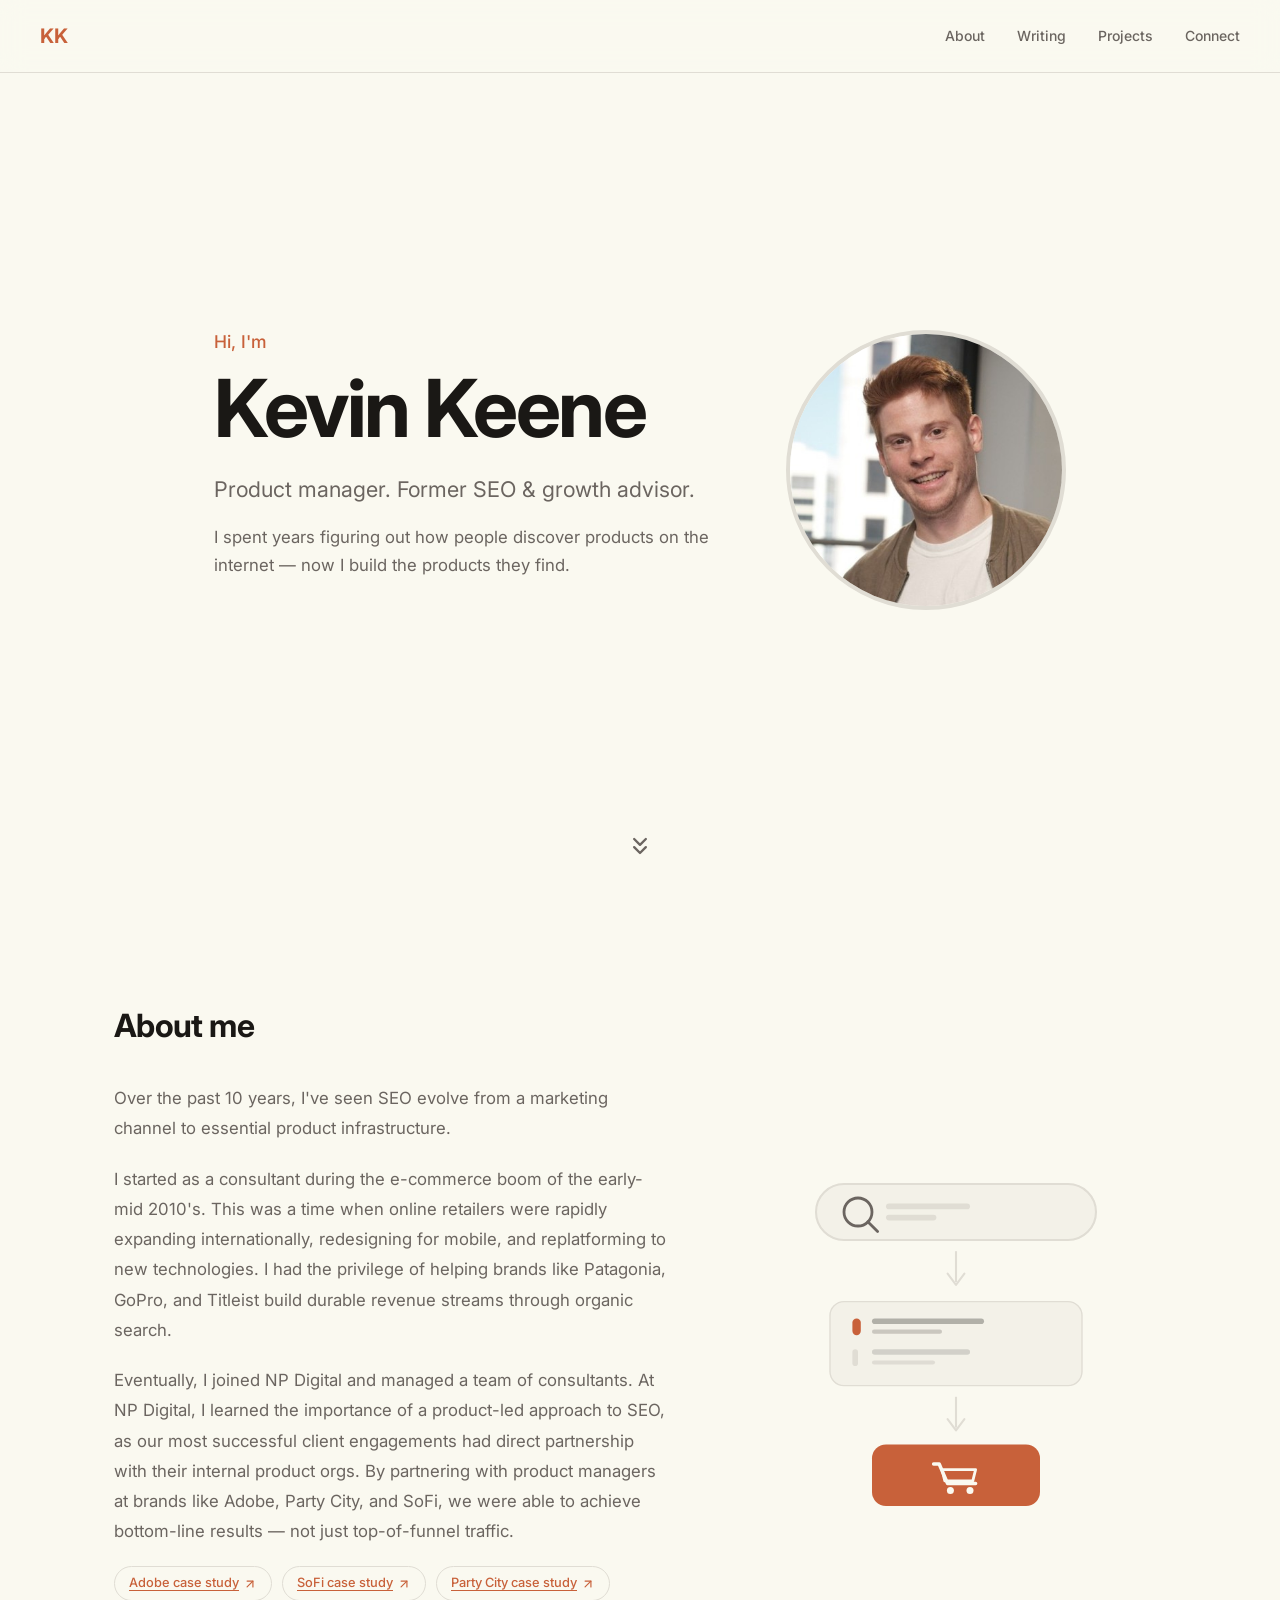
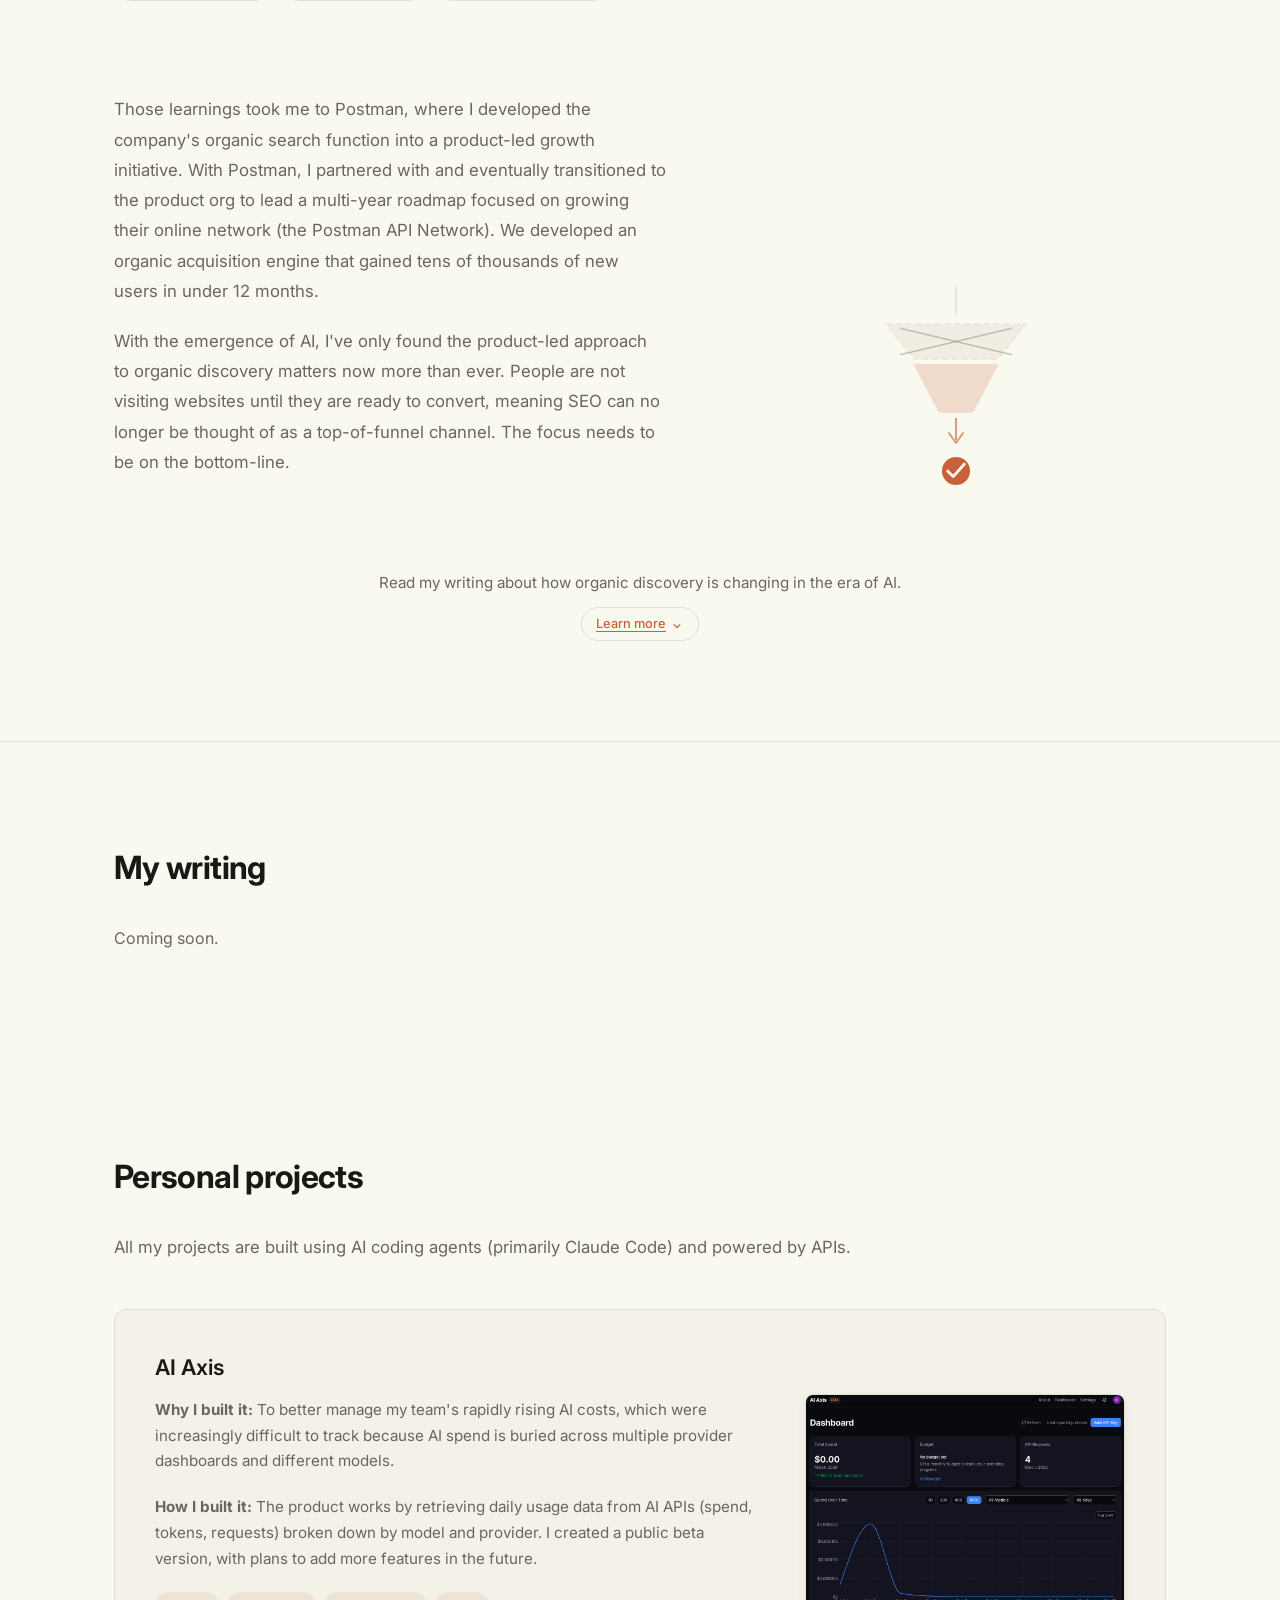
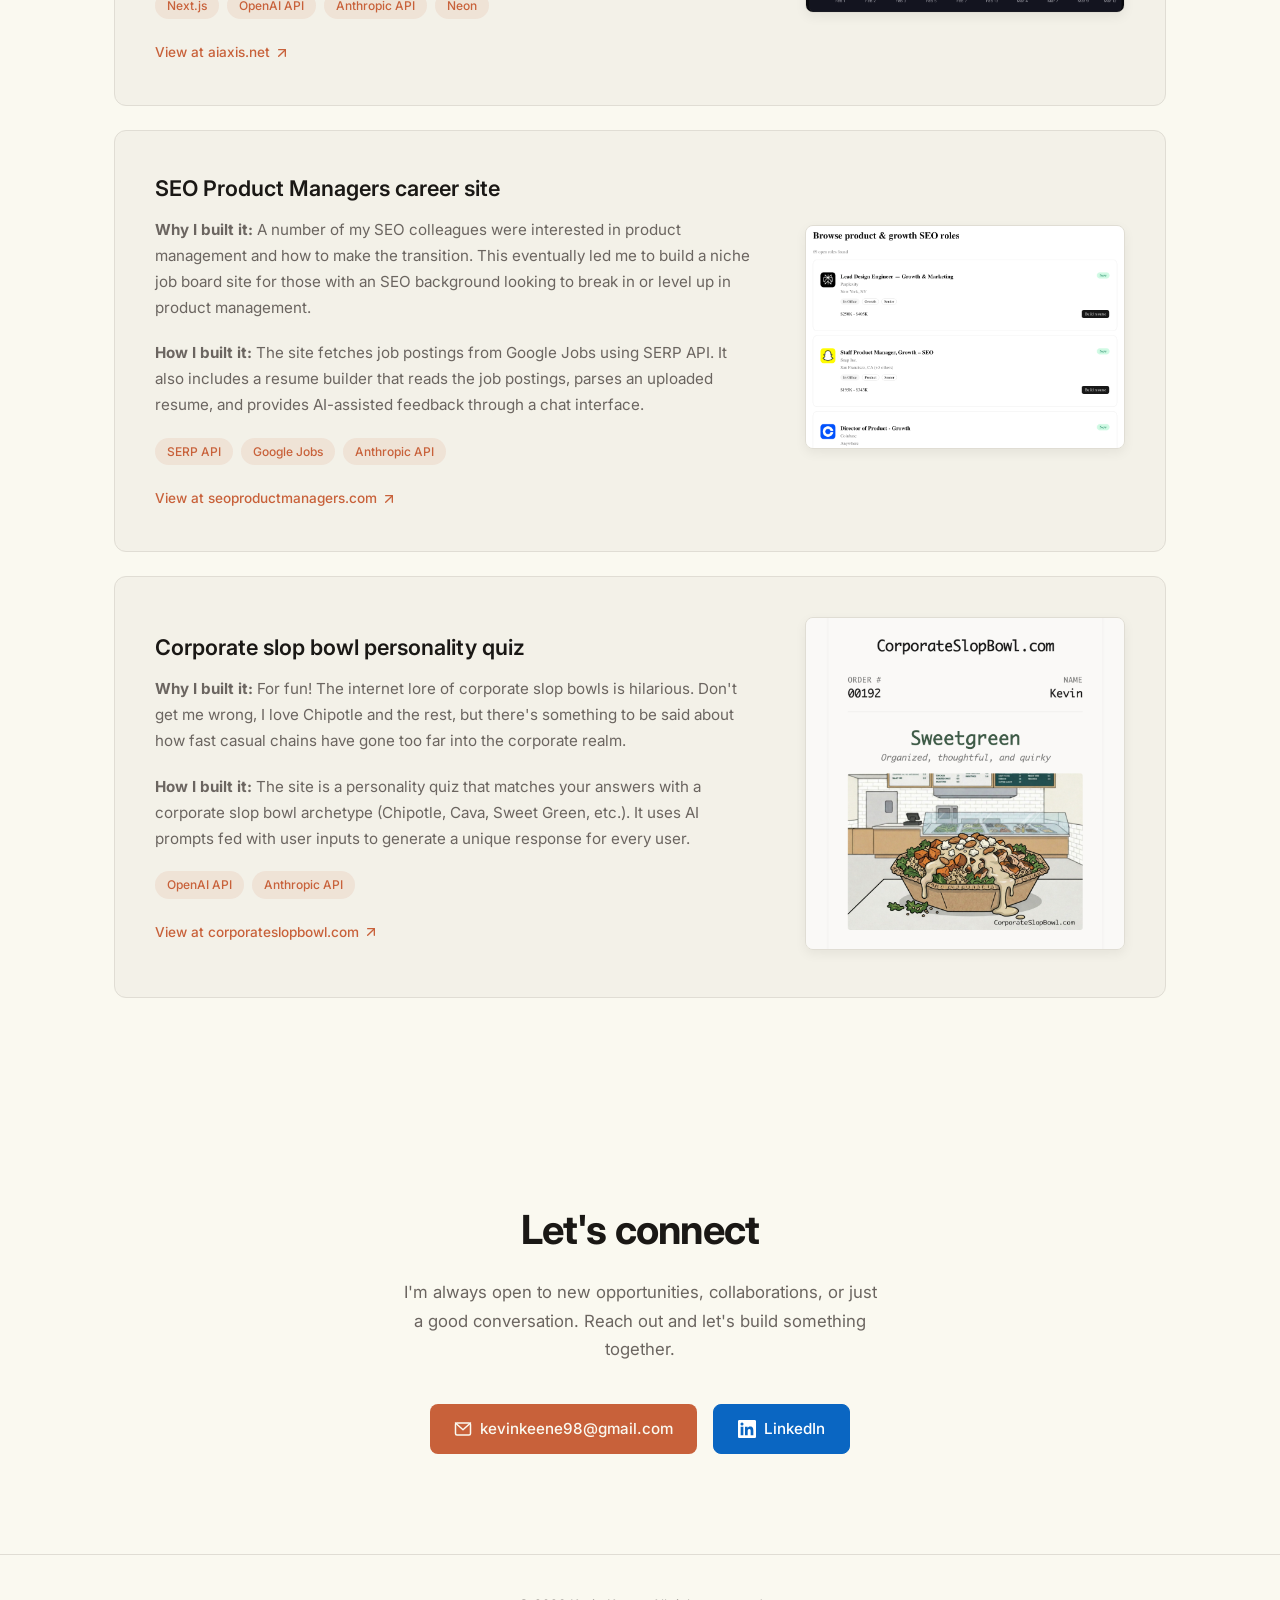
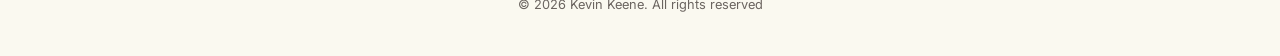
==== index.html @ f711f44a "Change About CTA button text to 'Learn more' https://claude.ai/code/session_014J6KdL6gn4cGFPUApNSs4k" ====
<!DOCTYPE html>
<html lang="en">
<head>
  <meta charset="UTF-8">
  <meta name="viewport" content="width=device-width, initial-scale=1.0">
  <title>Kevin Keene: Product manager. Former SEO &amp; growth advisor.</title>
  <meta name="description" content="Kevin Keene's personal portfolio — projects, experience, and more.">
  <link rel="preconnect" href="https://fonts.googleapis.com">
  <link rel="preconnect" href="https://fonts.gstatic.com" crossorigin>
  <link href="https://fonts.googleapis.com/css2?family=Inter:wght@400;500;600;700&display=swap" rel="stylesheet">
  <link rel="icon" type="image/svg+xml" href="favicon.svg">
  <link rel="stylesheet" href="styles.css">
</head>
<body>

  <!-- Nav -->
  <nav class="nav">
    <a href="#" class="nav-logo">KK</a>
    <div class="nav-links">
      <a href="#about">About</a>
      <a href="#writing">Writing</a>
      <a href="#projects">Projects</a>
      <a href="#connect">Connect</a>
    </div>
  </nav>

  <!-- Hero / Intro -->
  <section class="hero">
    <div class="container hero-layout">
      <div class="hero-text">
        <p class="hero-greeting">Hi, I'm</p>
        <h1 class="hero-name">Kevin Keene</h1>
        <p class="hero-tagline">Product manager. Former SEO &amp; growth advisor.</p>
        <p class="hero-description">
          I spent years figuring out how people discover products on the internet — now I build the products they find.
        </p>
      </div>
      <img src="headshot.jpg" alt="Kevin Keene" class="hero-headshot">
    </div>
    <a href="#about" class="scroll-arrow">
      <svg viewBox="0 0 24 24" fill="none" stroke="currentColor" stroke-width="2" stroke-linecap="round" stroke-linejoin="round"><path d="M7 13l5 5 5-5"/><path d="M7 6l5 5 5-5"/></svg>
    </a>
  </section>


  <!-- About -->
  <section id="about" class="about">
    <div class="container">
      <h2 class="section-title">About me</h2>
      <!-- Block 1: Consulting + NP Digital -->
      <div class="about-layout">
        <div class="about-content">
          <p class="about-anim-trigger" data-step="1">Over the past 10 years, I've seen SEO evolve from a marketing channel to essential product infrastructure.</p>
          <p class="about-anim-trigger" data-step="2">I started as a consultant during the e-commerce boom of the early-mid 2010's. This was a time when online retailers were rapidly expanding internationally, redesigning for mobile, and replatforming to new technologies. I had the privilege of helping brands like Patagonia, GoPro, and Titleist build durable revenue streams through organic search.</p>
          <p class="about-anim-trigger" data-step="3">Eventually, I joined NP Digital and managed a team of consultants. At NP Digital, I learned the importance of a product-led approach to SEO, as our most successful client engagements had direct partnership with their internal product orgs. By partnering with product managers at brands like Adobe, Party City, and SoFi, we were able to achieve bottom-line results &mdash; not just top-of-funnel traffic.</p>
          <div class="case-study-links">
            <a href="https://npdigital.com/blog/work/adobe/" target="_blank" rel="noopener" class="case-study-link">Adobe case study <svg viewBox="0 0 24 24" fill="none" stroke="currentColor" stroke-width="2" stroke-linecap="round" stroke-linejoin="round"><path d="M7 17L17 7"/><path d="M7 7h10v10"/></svg></a>
            <a href="https://npdigital.com/blog/work/sofi/" target="_blank" rel="noopener" class="case-study-link">SoFi case study <svg viewBox="0 0 24 24" fill="none" stroke="currentColor" stroke-width="2" stroke-linecap="round" stroke-linejoin="round"><path d="M7 17L17 7"/><path d="M7 7h10v10"/></svg></a>
            <a href="https://npdigital.com/blog/work/party-city/" target="_blank" rel="noopener" class="case-study-link">Party City case study <svg viewBox="0 0 24 24" fill="none" stroke="currentColor" stroke-width="2" stroke-linecap="round" stroke-linejoin="round"><path d="M7 17L17 7"/><path d="M7 7h10v10"/></svg></a>
          </div>
        </div>
        <div class="about-illustration">
          <svg width="100%" viewBox="0 0 300 300" xmlns="http://www.w3.org/2000/svg">
            <!-- Search bar -->
            <g id="svg-search-bar" class="svg-layer" style="opacity:0">
              <rect x="50" y="40" width="200" height="40" rx="20" fill="#f3f1e8" stroke="#e0ddd4" stroke-width="1.5"/>
              <circle cx="80" cy="60" r="10" fill="none" stroke="#6b6560" stroke-width="2"/>
              <line x1="87" y1="67" x2="94" y2="74" stroke="#6b6560" stroke-width="2" stroke-linecap="round"/>
              <rect x="100" y="54" width="60" height="4" rx="2" fill="#e0ddd4"/>
              <rect x="100" y="62" width="36" height="4" rx="2" fill="#e0ddd4"/>
            </g>
            <!-- Down arrow 1 -->
            <g id="svg-arrow-1" class="svg-layer" style="opacity:0">
              <line x1="150" y1="88" x2="150" y2="110" stroke="#e0ddd4" stroke-width="1.5"/>
              <path d="M144 104 L150 112 L156 104" fill="none" stroke="#e0ddd4" stroke-width="1.5" stroke-linecap="round" stroke-linejoin="round"/>
            </g>
            <!-- SERP results -->
            <g id="svg-serp" class="svg-layer" style="opacity:0">
              <rect x="60" y="124" width="180" height="60" rx="10" fill="#f3f1e8" stroke="#e0ddd4" stroke-width="1"/>
              <rect x="76" y="136" width="6" height="12" rx="3" fill="#c8613a"/>
              <rect x="90" y="136" width="80" height="4" rx="2" fill="#1a1815" opacity="0.3"/>
              <rect x="90" y="144" width="50" height="3" rx="1.5" fill="#6b6560" opacity="0.3"/>
              <rect x="76" y="158" width="4" height="12" rx="2" fill="#e0ddd4"/>
              <rect x="90" y="158" width="70" height="4" rx="2" fill="#1a1815" opacity="0.15"/>
              <rect x="90" y="166" width="45" height="3" rx="1.5" fill="#6b6560" opacity="0.15"/>
            </g>
            <!-- Down arrow 2 -->
            <g id="svg-arrow-2" class="svg-layer" style="opacity:0">
              <line x1="150" y1="192" x2="150" y2="214" stroke="#e0ddd4" stroke-width="1.5"/>
              <path d="M144 208 L150 216 L156 208" fill="none" stroke="#e0ddd4" stroke-width="1.5" stroke-linecap="round" stroke-linejoin="round"/>
            </g>
            <!-- Cart button -->
            <g id="svg-cart" class="svg-layer" style="opacity:0">
              <rect x="90" y="226" width="120" height="44" rx="10" fill="#c8613a"/>
              <g transform="translate(150, 248)">
                <path d="M-16 -8 L-12 -8 L-6 6 L14 6" fill="none" stroke="#faf9f0" stroke-width="2.5" stroke-linecap="round" stroke-linejoin="round"/>
                <path d="M-10 -4 L14 -4 L12 4 L-8 4 Z" fill="none" stroke="#faf9f0" stroke-width="2" stroke-linecap="round" stroke-linejoin="round"/>
                <circle cx="-4" cy="11" r="2.5" fill="#faf9f0"/>
                <circle cx="10" cy="11" r="2.5" fill="#faf9f0"/>
              </g>
            </g>
          </svg>
        </div>
      </div>

      <!-- Block 2: Postman + AI -->
      <div class="about-layout about-layout-reverse">
        <div class="about-illustration" id="about-illustration-2">
          <svg width="100%" viewBox="0 0 300 310" xmlns="http://www.w3.org/2000/svg">
            <!-- AI Conversational interface (top) -->
            <g id="svg-ai-chat" class="svg-layer" style="opacity:0">
              <rect x="65" y="20" width="170" height="130" rx="14" fill="#f3f1e8" stroke="#e0ddd4" stroke-width="1.2"/>
              <rect x="135" y="32" width="82" height="18" rx="8" fill="#ece9dd"/>
              <rect x="145" y="38" width="50" height="4" rx="2" fill="#6b6560" opacity="0.4"/>
              <rect x="80" y="60" width="136" height="76" rx="10" fill="#faf9f0" stroke="#e0ddd4" stroke-width="0.5"/>
              <rect x="92" y="70" width="80" height="3.5" rx="1.5" fill="#1a1815" opacity="0.28"/>
              <rect x="92" y="78" width="60" height="3.5" rx="1.5" fill="#1a1815" opacity="0.22"/>
              <rect x="92" y="86" width="72" height="3.5" rx="1.5" fill="#1a1815" opacity="0.18"/>
              <rect x="92" y="94" width="50" height="3.5" rx="1.5" fill="#1a1815" opacity="0.15"/>
              <rect x="92" y="102" width="66" height="3.5" rx="1.5" fill="#1a1815" opacity="0.12"/>
              <rect x="92" y="110" width="40" height="3.5" rx="1.5" fill="#1a1815" opacity="0.12"/>
              <rect x="92" y="120" width="52" height="3.5" rx="1.5" fill="#c8613a" opacity="0.6"/>
              <line x1="92" y1="125" x2="144" y2="125" stroke="#c8613a" stroke-width="0.4" opacity="0.4"/>
            </g>
            <!-- Funnel -->
            <g id="svg-funnel" class="svg-layer" style="opacity:0">
              <line x1="150" y1="158" x2="150" y2="178" stroke="#e0ddd4" stroke-width="1"/>
              <!-- Ghost of old wide funnel top (faded, crossed out) -->
              <path d="M100 185 L200 185 L180 210 L120 210 Z" fill="#ece9dd" stroke="#e0ddd4" stroke-width="1" stroke-dasharray="4 3" opacity="0.7"/>
              <line x1="110" y1="188" x2="190" y2="207" stroke="#6b6560" stroke-width="1.2" opacity="0.35"/>
              <line x1="190" y1="188" x2="110" y2="207" stroke="#6b6560" stroke-width="1.2" opacity="0.35"/>
              <!-- Solid narrow bottom of funnel -->
              <path d="M120 214 L180 214 L162 248 L138 248 Z" fill="#c8613a" opacity="0.2" stroke="#c8613a" stroke-width="1.2" stroke-opacity="0.6"/>
              <!-- Small arrow out the bottom -->
              <line x1="150" y1="252" x2="150" y2="268" stroke="#c8613a" stroke-width="1.5" opacity="0.6"/>
              <path d="M145 263 L150 270 L155 263" fill="none" stroke="#c8613a" stroke-width="1.5" stroke-linecap="round" stroke-linejoin="round" opacity="0.6"/>
              <!-- Conversion dot -->
              <circle cx="150" cy="290" r="10" fill="#c8613a" stroke="none"/>
              <path d="M144 290 L148 294 L156 285" fill="none" stroke="#faf9f0" stroke-width="2" stroke-linecap="round" stroke-linejoin="round"/>
            </g>
          </svg>
        </div>
        <div class="about-content">
          <p class="about-anim-trigger" data-step="4">Those learnings took me to Postman, where I developed the company's organic search function into a product-led growth initiative. With Postman, I partnered with and eventually transitioned to the product org to lead a multi-year roadmap focused on growing their online network (the Postman API Network). We developed an organic acquisition engine that gained tens of thousands of new users in under 12 months.</p>
          <p class="about-anim-trigger" data-step="5">With the emergence of AI, I've only found the product-led approach to organic discovery matters now more than ever. People are not visiting websites until they are ready to convert, meaning SEO can no longer be thought of as a top-of-funnel channel. The focus needs to be on the bottom-line.</p>
        </div>
      </div>
      <div class="about-cta">
        <p class="about-cta-text">Read my writing about how organic discovery is changing in the era of AI.</p>
        <a href="#writing" class="case-study-link">Learn more <svg viewBox="0 0 24 24" fill="none" stroke="currentColor" stroke-width="2" stroke-linecap="round" stroke-linejoin="round"><path d="M7 13l5 5 5-5"/></svg></a>
      </div>
    </div>
  </section>

  <!-- Writing -->
  <section id="writing" class="writing">
    <div class="container">
      <h2 class="section-title">My writing</h2>
      <div class="writing-grid" id="writing-grid">
        <!-- Loaded from Contentful -->
      </div>
    </div>
  </section>

  <!-- Projects -->
  <section id="projects" class="projects">
    <div class="container">
      <h2 class="section-title">Personal projects</h2>
      <p class="section-subtitle">All my projects are built using AI coding agents (primarily Claude Code) and powered by APIs.</p>
      <div class="projects-grid">

        <div class="project-card">
          <div class="project-card-content">
            <h3 class="project-name">AI Axis</h3>
            <p class="project-desc">
              <strong>Why I built it:</strong> To better manage my team's rapidly rising AI costs, which were increasingly difficult to track because AI spend is buried across multiple provider dashboards and different models.
            </p>
            <p class="project-desc">
              <strong>How I built it:</strong> The product works by retrieving daily usage data from AI APIs (spend, tokens, requests) broken down by model and provider. I created a public beta version, with plans to add more features in the future.
            </p>
            <div class="project-tags">
              <span class="tag">Next.js</span>
              <span class="tag">OpenAI API</span>
              <span class="tag">Anthropic API</span>
              <span class="tag">Neon</span>
            </div>
            <a href="https://aiaxis.net/" target="_blank" rel="noopener" class="project-link-btn">
              View at aiaxis.net <svg viewBox="0 0 24 24" fill="none" stroke="currentColor" stroke-width="2" stroke-linecap="round" stroke-linejoin="round"><path d="M7 17L17 7"/><path d="M7 7h10v10"/></svg>
            </a>
          </div>
          <div class="project-card-image">
            <img src="ai-axis.png" alt="AI Axis dashboard" class="project-screenshot">
          </div>
        </div>

        <div class="project-card">
          <div class="project-card-content">
            <h3 class="project-name">SEO Product Managers career site</h3>
            <p class="project-desc">
              <strong>Why I built it:</strong> A number of my SEO colleagues were interested in product management and how to make the transition. This eventually led me to build a niche job board site for those with an SEO background looking to break in or level up in product management.
            </p>
            <p class="project-desc">
              <strong>How I built it:</strong> The site fetches job postings from Google Jobs using SERP API. It also includes a resume builder that reads the job postings, parses an uploaded resume, and provides AI-assisted feedback through a chat interface.
            </p>
            <div class="project-tags">
              <span class="tag">SERP API</span>
              <span class="tag">Google Jobs</span>
              <span class="tag">Anthropic API</span>
            </div>
            <a href="https://seoproductmanagers.com/" target="_blank" rel="noopener" class="project-link-btn">
              View at seoproductmanagers.com <svg viewBox="0 0 24 24" fill="none" stroke="currentColor" stroke-width="2" stroke-linecap="round" stroke-linejoin="round"><path d="M7 17L17 7"/><path d="M7 7h10v10"/></svg>
            </a>
          </div>
          <div class="project-card-image">
            <img src="seo-product-managers.png" alt="SEO Product Managers career site" class="project-screenshot">
          </div>
        </div>

        <div class="project-card">
          <div class="project-card-content">
            <h3 class="project-name">Corporate slop bowl personality quiz</h3>
            <p class="project-desc">
              <strong>Why I built it:</strong> For fun! The internet lore of corporate slop bowls is hilarious. Don't get me wrong, I love Chipotle and the rest, but there's something to be said about how fast casual chains have gone too far into the corporate realm.
            </p>
            <p class="project-desc">
              <strong>How I built it:</strong> The site is a personality quiz that matches your answers with a corporate slop bowl archetype (Chipotle, Cava, Sweet Green, etc.). It uses AI prompts fed with user inputs to generate a unique response for every user.
            </p>
            <div class="project-tags">
              <span class="tag">OpenAI API</span>
              <span class="tag">Anthropic API</span>
            </div>
            <a href="https://www.corporateslopbowl.com/" target="_blank" rel="noopener" class="project-link-btn">
              View at corporateslopbowl.com <svg viewBox="0 0 24 24" fill="none" stroke="currentColor" stroke-width="2" stroke-linecap="round" stroke-linejoin="round"><path d="M7 17L17 7"/><path d="M7 7h10v10"/></svg>
            </a>
          </div>
          <div class="project-card-image">
            <img src="corporate-slop-bowl.png" alt="Corporate Slop Bowl quiz result" class="project-screenshot">
          </div>
        </div>

      </div>
    </div>
  </section>

  <!-- Connect CTA -->
  <section id="connect" class="connect">
    <div class="container">
      <h2 class="connect-title">Let's connect</h2>
      <p class="connect-desc">
        I'm always open to new opportunities, collaborations, or just a good conversation.
        Reach out and let's build something together.
      </p>
      <div class="connect-links">
        <a href="mailto:kevinkeene98@gmail.com" class="btn btn-primary">
          <svg class="icon" viewBox="0 0 24 24" fill="none" stroke="currentColor" stroke-width="2" stroke-linecap="round" stroke-linejoin="round"><rect x="2" y="4" width="20" height="16" rx="2"/><path d="M22 4L12 13 2 4"/></svg>
          kevinkeene98@gmail.com
        </a>
        <a href="https://www.linkedin.com/in/keenekevin/" target="_blank" rel="noopener" class="btn btn-linkedin">
          <svg class="icon" viewBox="0 0 24 24" fill="currentColor"><path d="M20.447 20.452h-3.554v-5.569c0-1.328-.027-3.037-1.852-3.037-1.853 0-2.136 1.445-2.136 2.939v5.667H9.351V9h3.414v1.561h.046c.477-.9 1.637-1.85 3.37-1.85 3.601 0 4.267 2.37 4.267 5.455v6.286zM5.337 7.433a2.062 2.062 0 01-2.063-2.065 2.064 2.064 0 112.063 2.065zm1.782 13.019H3.555V9h3.564v11.452zM22.225 0H1.771C.792 0 0 .774 0 1.729v20.542C0 23.227.792 24 1.771 24h20.451C23.2 24 24 23.227 24 22.271V1.729C24 .774 23.2 0 22.222 0h.003z"/></svg>
          LinkedIn
        </a>
      </div>
    </div>
  </section>

  <!-- Footer -->
  <footer class="footer">
    <div class="container">
      <p>&copy; 2026 Kevin Keene. All rights reserved</p>
    </div>
  </footer>

  <script>
    (async function loadWriting() {
      const SPACE_ID = 'nbulp81y095d';
      const ACCESS_TOKEN = 'l-C2pvHuVJDaa0gt7WBKYsjcGjlRLTDLvsB2D4P3vaE';
      const grid = document.getElementById('writing-grid');

      try {
        const res = await fetch(
          `https://cdn.contentful.com/spaces/${SPACE_ID}/entries?content_type=blog&access_token=${ACCESS_TOKEN}`
        );
        const data = await res.json();

        if (!data.items || data.items.length === 0) {
          grid.innerHTML = '<p style="color:var(--text-muted)">Coming soon.</p>';
          return;
        }

        const assets = data.includes && data.includes.Asset ? data.includes.Asset : [];

        grid.innerHTML = data.items.map(entry => {
          const { eyebrow, title, subtitle, hero } = entry.fields;
          const slug = title.toLowerCase().replace(/[^a-z0-9]+/g, '-').replace(/(^-|-$)/g, '');

          let heroUrl = '';
          if (hero) {
            const asset = assets.find(a => a.sys.id === hero.sys.id);
            if (asset) heroUrl = 'https:' + asset.fields.file.url;
          }

          return `
            <a href="/article/${slug}" class="writing-card">
              <div class="writing-card-content">
                ${eyebrow ? `<p class="writing-card-eyebrow">${eyebrow}</p>` : ''}
                <h3 class="writing-card-title">${title}</h3>
                ${subtitle ? `<p class="writing-card-subtitle">${subtitle}</p>` : ''}
              </div>
              ${heroUrl ? `<div class="writing-card-image"><img src="${heroUrl}" alt="${title}" class="writing-card-hero"></div>` : ''}
            </a>
          `;
        }).join('');
      } catch (err) {
        grid.innerHTML = '<p style="color:var(--text-muted)">Coming soon.</p>';
      }
    })();
  </script>
  <script>
    // About illustration scroll animation — show/hide based on scroll
    (function() {
      const steps = {
        1: [document.getElementById('svg-search-bar')],
        2: [document.getElementById('svg-arrow-1'), document.getElementById('svg-serp')],
        3: [document.getElementById('svg-arrow-2'), document.getElementById('svg-cart')],
        4: [document.getElementById('svg-ai-chat')],
        5: [document.getElementById('svg-funnel')]
      };
      const triggers = document.querySelectorAll('.about-anim-trigger');

      function revealOnScroll() {
        triggers.forEach(trigger => {
          const step = trigger.dataset.step;
          const rect = trigger.getBoundingClientRect();
          const inView = rect.top < window.innerHeight * 0.8 && rect.bottom > window.innerHeight * 0.15;
          if (steps[step]) {
            steps[step].forEach(el => { el.style.opacity = inView ? '1' : '0'; });
          }
        });
      }

      window.addEventListener('scroll', revealOnScroll, { passive: true });
      revealOnScroll();
    })();
  </script>
  <script src="script.js"></script>
</body>
</html>
---- styles.css ----
/* ── Reset & Base ── */
*, *::before, *::after {
  margin: 0;
  padding: 0;
  box-sizing: border-box;
}

:root {
  --bg: #faf9f0;
  --bg-card: #f3f1e8;
  --bg-card-hover: #ece9dd;
  --text: #1a1815;
  --text-muted: #6b6560;
  --accent: #c8613a;
  --accent-hover: #d97757;
  --border: #e0ddd4;
  --radius: 12px;
}

html {
  scroll-behavior: smooth;
}

body {
  font-family: 'Inter', -apple-system, BlinkMacSystemFont, sans-serif;
  background: var(--bg);
  color: var(--text);
  line-height: 1.6;
  -webkit-font-smoothing: antialiased;
}

.container {
  max-width: 900px;
  margin: 0 auto;
  padding: 0 24px;
}

a {
  color: inherit;
  text-decoration: none;
}

/* ── Nav ── */
.nav {
  position: fixed;
  top: 0;
  left: 0;
  right: 0;
  z-index: 100;
  display: flex;
  align-items: center;
  justify-content: space-between;
  padding: 20px 40px;
  background: rgba(250, 249, 240, 0.85);
  backdrop-filter: blur(12px);
  border-bottom: 1px solid var(--border);
}

.nav-logo {
  font-size: 1.25rem;
  font-weight: 700;
  letter-spacing: -0.02em;
  color: var(--accent);
}

.nav-links {
  display: flex;
  gap: 32px;
}

.nav-links a {
  font-size: 0.875rem;
  font-weight: 500;
  color: var(--text-muted);
  transition: color 0.2s;
}

.nav-links a:hover {
  color: var(--text);
}

/* ── Buttons ── */
.btn {
  display: inline-flex;
  align-items: center;
  gap: 8px;
  padding: 12px 24px;
  border-radius: 8px;
  font-size: 0.95rem;
  font-weight: 500;
  transition: all 0.2s;
  cursor: pointer;
  border: none;
}

.btn-primary {
  background: var(--accent);
  color: #faf9f0;
}

.btn-primary:hover {
  background: var(--accent-hover);
  transform: translateY(-1px);
}

.btn-secondary {
  background: transparent;
  color: var(--text);
  border: 1px solid var(--border);
}

.btn-secondary:hover {
  border-color: var(--accent);
  color: var(--accent);
  transform: translateY(-1px);
}

.btn-linkedin {
  background: #0A66C2;
  color: #fff;
  border: 1px solid #0A66C2;
}

.btn-linkedin:hover {
  background: #004182;
  border-color: #004182;
  transform: translateY(-1px);
}

.icon {
  width: 18px;
  height: 18px;
  flex-shrink: 0;
}

/* ── Hero ── */
.hero {
  position: relative;
  min-height: 100vh;
  display: flex;
  align-items: center;
  padding: 120px 0 80px;
}

.hero-layout {
  display: flex;
  align-items: center;
  justify-content: space-between;
  gap: 60px;
}

.hero-text {
  flex: 1;
}

.hero-headshot {
  width: 280px;
  height: 280px;
  border-radius: 50%;
  object-fit: cover;
  border: 4px solid var(--border);
  flex-shrink: 0;
}

.hero-greeting {
  font-size: 1.1rem;
  color: var(--accent);
  font-weight: 500;
  margin-bottom: 8px;
}

.hero-name {
  font-size: clamp(3rem, 8vw, 5rem);
  font-weight: 700;
  letter-spacing: -0.03em;
  line-height: 1.1;
  margin-bottom: 20px;
}

.hero-tagline {
  font-size: 1.35rem;
  color: var(--text-muted);
  margin-bottom: 16px;
  max-width: 520px;
}

.hero-description {
  font-size: 1.05rem;
  color: var(--text-muted);
  max-width: 520px;
  margin-bottom: 32px;
  line-height: 1.7;
}

.hero-cta {
  display: flex;
  gap: 16px;
  flex-wrap: wrap;
}

/* ── Scroll Arrow ── */
.scroll-arrow {
  position: absolute;
  bottom: 32px;
  left: 50%;
  transform: translateX(-50%);
  color: var(--text-muted);
  transition: color 0.2s;
  animation: bounce 2s infinite;
}

.scroll-arrow:hover {
  color: var(--accent);
}

.scroll-arrow svg {
  width: 28px;
  height: 28px;
}

@keyframes bounce {
  0%, 100% { transform: translateY(0); }
  50% { transform: translateY(8px); }
}

/* ── Writing ── */
.writing {
  padding: 100px 0;
}

.writing .container {
  max-width: 1100px;
}

.writing-grid {
  display: grid;
  grid-template-columns: 1fr;
  gap: 24px;
}

.writing-card {
  display: flex;
  align-items: center;
  gap: 48px;
  background: var(--bg-card);
  border: 1px solid var(--border);
  border-radius: var(--radius);
  padding: 40px;
  transition: all 0.3s;
}

.writing-card:hover {
  background: var(--bg-card-hover);
  border-color: #cbc7bb;
  transform: translateY(-2px);
}

.writing-card-content {
  flex: 1;
  min-width: 0;
}

.writing-card-image {
  flex-shrink: 0;
  width: 320px;
}

.writing-card-hero {
  width: 100%;
  border-radius: 8px;
  border: 1px solid var(--border);
  box-shadow: 0 4px 12px rgba(0, 0, 0, 0.06);
}

.writing-card-eyebrow {
  font-size: 0.8rem;
  font-weight: 600;
  text-transform: uppercase;
  letter-spacing: 0.08em;
  color: var(--accent);
  margin-bottom: 8px;
}

.writing-card-title {
  font-size: 1.35rem;
  font-weight: 600;
  color: var(--text);
  margin-bottom: 12px;
}

.writing-card-subtitle {
  font-size: 0.95rem;
  color: var(--text-muted);
  line-height: 1.7;
}

/* ── Section shared ── */
.section-title {
  font-size: 2rem;
  font-weight: 700;
  letter-spacing: -0.02em;
  margin-bottom: 32px;
}

.section-subtitle {
  color: var(--text-muted);
  font-size: 1.05rem;
  margin-bottom: 48px;
}

/* ── About ── */
.about {
  padding: 100px 0;
  border-bottom: 1px solid var(--border);
}

.about .container {
  max-width: 1100px;
}

.about-layout {
  display: flex;
  align-items: center;
  gap: 80px;
  margin-bottom: 64px;
}

.about-layout:last-child {
  margin-bottom: 0;
}

.about-layout-reverse {
  flex-direction: row-reverse;
}

.about-content {
  flex: 1;
  min-width: 0;
}

.about-illustration {
  flex-shrink: 0;
  width: 420px;
}

.svg-layer {
  transition: opacity 0.6s ease;
}

.about-content p {
  color: var(--text-muted);
  font-size: 1.05rem;
  line-height: 1.8;
  margin-bottom: 20px;
}

.about-content p:last-child {
  margin-bottom: 0;
}

.about-topic {
  font-size: 1.15rem;
  font-weight: 600;
  color: var(--text);
  margin-top: 32px;
  margin-bottom: 12px;
}

.about-topic:first-child {
  margin-top: 0;
}

.about-content a {
  color: var(--accent);
  text-decoration: underline;
  text-underline-offset: 3px;
  transition: color 0.2s;
}

.about-content a:hover {
  color: var(--accent-hover);
}

.case-study-links {
  display: flex;
  flex-wrap: wrap;
  gap: 10px;
  margin-top: 16px;
}

.case-study-link {
  display: inline-flex;
  align-items: center;
  gap: 4px;
  padding: 6px 14px;
  font-size: 0.85rem;
  font-weight: 500;
  color: var(--accent);
  background: var(--bg);
  border: 1px solid var(--border);
  border-radius: 20px;
  text-decoration: none;
  transition: background 0.2s, border-color 0.2s;
}

.case-study-link:hover {
  background: var(--bg-card-hover);
  border-color: var(--accent);
  color: var(--accent-hover);
}

.case-study-link svg {
  width: 14px;
  height: 14px;
}

.about-cta {
  text-align: center;
  margin-top: 48px;
}

.about-cta-text {
  color: var(--text-muted);
  font-size: 0.95rem;
  margin-bottom: 12px;
}

.about-block {
  margin-bottom: 32px;
}

.about-block:last-child {
  margin-bottom: 0;
}

.about-expandable {
  max-height: 0;
  overflow: hidden;
  transition: max-height 0.4s ease;
}

.about-block.expanded .about-expandable {
  max-height: 500px;
}

.about-toggle {
  background: none;
  border: none;
  color: var(--accent);
  font-size: 0.9rem;
  font-weight: 500;
  cursor: pointer;
  padding: 4px 0;
  margin-top: 4px;
  font-family: inherit;
  transition: color 0.2s;
}

.about-toggle:hover {
  color: var(--accent-hover);
}

/* ── Projects ── */
.projects {
  padding: 100px 0;
}

.projects .container {
  max-width: 1100px;
}

.projects-grid {
  display: grid;
  grid-template-columns: 1fr;
  gap: 24px;
}

.project-card {
  display: flex;
  align-items: center;
  gap: 48px;
  background: var(--bg-card);
  border: 1px solid var(--border);
  border-radius: var(--radius);
  padding: 40px;
  transition: all 0.3s;
}

.project-card:hover {
  background: var(--bg-card-hover);
  border-color: #cbc7bb;
  transform: translateY(-2px);
}

.project-card-reverse {
  flex-direction: row-reverse;
}

.project-card-content {
  flex: 1;
  min-width: 0;
}

.project-card-image {
  flex-shrink: 0;
  width: 320px;
}

.project-name {
  font-size: 1.35rem;
  font-weight: 600;
  margin-bottom: 12px;
}

.project-desc {
  color: var(--text-muted);
  font-size: 0.95rem;
  line-height: 1.7;
  margin-bottom: 20px;
}

.project-tags {
  display: flex;
  flex-wrap: wrap;
  gap: 8px;
  margin-bottom: 20px;
}

.tag {
  font-size: 0.75rem;
  font-weight: 500;
  padding: 4px 12px;
  border-radius: 20px;
  background: rgba(200, 97, 58, 0.1);
  color: var(--accent);
}

.project-screenshot {
  width: 100%;
  border-radius: 8px;
  border: 1px solid var(--border);
  box-shadow: 0 4px 12px rgba(0, 0, 0, 0.06);
}

.project-link-btn {
  display: inline-flex;
  align-items: center;
  gap: 4px;
  white-space: nowrap;
  flex-shrink: 0;
  font-size: 0.85rem;
  font-weight: 500;
  color: var(--accent);
  transition: color 0.2s;
}

.project-link-btn svg {
  width: 16px;
  height: 16px;
}

.project-link-btn:hover {
  color: var(--accent-hover);
}

/* ── Experience ── */
.experience {
  padding: 100px 0;
}

.timeline {
  position: relative;
  padding-left: 32px;
}

.timeline::before {
  content: '';
  position: absolute;
  left: 6px;
  top: 8px;
  bottom: 8px;
  width: 1px;
  background: var(--border);
}

.timeline-item {
  position: relative;
  padding-bottom: 48px;
}

.timeline-item:last-child {
  padding-bottom: 0;
}

.timeline-marker {
  position: absolute;
  left: -32px;
  top: 6px;
  width: 13px;
  height: 13px;
  border-radius: 50%;
  background: var(--bg);
  border: 2px solid var(--accent);
  z-index: 1;
}

.timeline-content {
  background: var(--bg-card);
  border: 1px solid var(--border);
  border-radius: var(--radius);
  padding: 28px 32px;
  transition: all 0.3s;
}

.timeline-content:hover {
  border-color: #cbc7bb;
}

.timeline-company-header {
  display: flex;
  align-items: center;
  gap: 16px;
  margin-bottom: 16px;
}

.company-logo {
  width: 48px;
  height: 48px;
  border-radius: 10px;
  object-fit: contain;
  background: #fff;
  border: 1px solid var(--border);
  padding: 4px;
  flex-shrink: 0;
}

.timeline-company-name {
  font-size: 1.2rem;
  font-weight: 600;
  display: flex;
  align-items: center;
  gap: 8px;
}

.company-link-btn {
  display: inline-flex;
  color: var(--text-muted);
  transition: color 0.2s;
}

.company-link-btn svg {
  width: 16px;
  height: 16px;
}

.company-link-btn:hover {
  color: var(--accent);
}

.timeline-date {
  font-size: 0.8rem;
  color: var(--text-muted);
  font-weight: 500;
}

.timeline-desc {
  color: var(--text-muted);
  font-size: 0.92rem;
  line-height: 1.7;
  margin-bottom: 16px;
}

.roles-label {
  font-size: 0.8rem;
  font-weight: 500;
  color: var(--text-muted);
  margin-bottom: 8px;
}

.timeline-roles {
  display: flex;
  flex-direction: column;
  gap: 8px;
  padding-left: 4px;
  margin-bottom: 16px;
}

.timeline-role {
  display: flex;
  align-items: center;
  gap: 12px;
  font-size: 0.9rem;
  font-weight: 500;
  color: var(--text);
}

.role-bullet {
  width: 8px;
  height: 8px;
  border-radius: 50%;
  background: var(--accent);
  flex-shrink: 0;
}

.timeline-case-studies {
  display: flex;
  align-items: center;
  gap: 12px;
  flex-wrap: wrap;
}

.case-study-label {
  font-size: 0.8rem;
  color: var(--text-muted);
  font-weight: 500;
}

.case-study-link {
  font-size: 0.8rem;
  font-weight: 500;
  color: var(--accent);
  text-decoration: underline;
  text-underline-offset: 3px;
  transition: color 0.2s;
}

.case-study-link:hover {
  color: var(--accent-hover);
}

/* ── Connect CTA ── */
.connect {
  padding: 100px 0;
  text-align: center;
}

.connect-title {
  font-size: 2.5rem;
  font-weight: 700;
  letter-spacing: -0.02em;
  margin-bottom: 16px;
}

.connect-desc {
  color: var(--text-muted);
  font-size: 1.05rem;
  max-width: 480px;
  margin: 0 auto 40px;
  line-height: 1.7;
}

.connect-links {
  display: flex;
  justify-content: center;
  gap: 16px;
  flex-wrap: wrap;
}

/* ── Footer ── */
.footer {
  padding: 40px 0;
  text-align: center;
  border-top: 1px solid var(--border);
}

.footer p {
  color: var(--text-muted);
  font-size: 0.8rem;
}

/* ── Animations ── */
.fade-in {
  opacity: 0;
  transform: translateY(24px);
  transition: opacity 0.6s ease, transform 0.6s ease;
}

.fade-in.visible {
  opacity: 1;
  transform: translateY(0);
}

/* ── Responsive ── */
@media (max-width: 640px) {
  .nav {
    padding: 16px 20px;
  }

  .nav-links {
    gap: 20px;
  }

  .nav-links a {
    font-size: 0.8rem;
  }

  .hero {
    padding: 100px 0 60px;
  }

  .hero-layout {
    flex-direction: column-reverse;
    text-align: left;
    gap: 40px;
  }

  .hero-headshot {
    width: 180px;
    height: 180px;
  }

  .section-title {
    font-size: 1.65rem;
  }

  .project-card {
    flex-direction: column;
    padding: 24px;
  }

  .project-card-reverse {
    flex-direction: column;
  }

  .project-card-image {
    width: 100%;
  }

  .about-layout,
  .about-layout-reverse {
    flex-direction: column;
  }

  .about-illustration {
    width: 240px;
    margin: 0 auto;
  }

  .writing-card {
    flex-direction: column;
    padding: 24px;
  }

  .writing-card-image {
    width: 100%;
  }

  .timeline-content {
    padding: 20px 24px;
  }

  .timeline-header {
    flex-direction: column;
    align-items: flex-start;
  }

  .connect-title {
    font-size: 2rem;
  }

  .connect-links {
    flex-direction: column;
    align-items: center;
  }
}
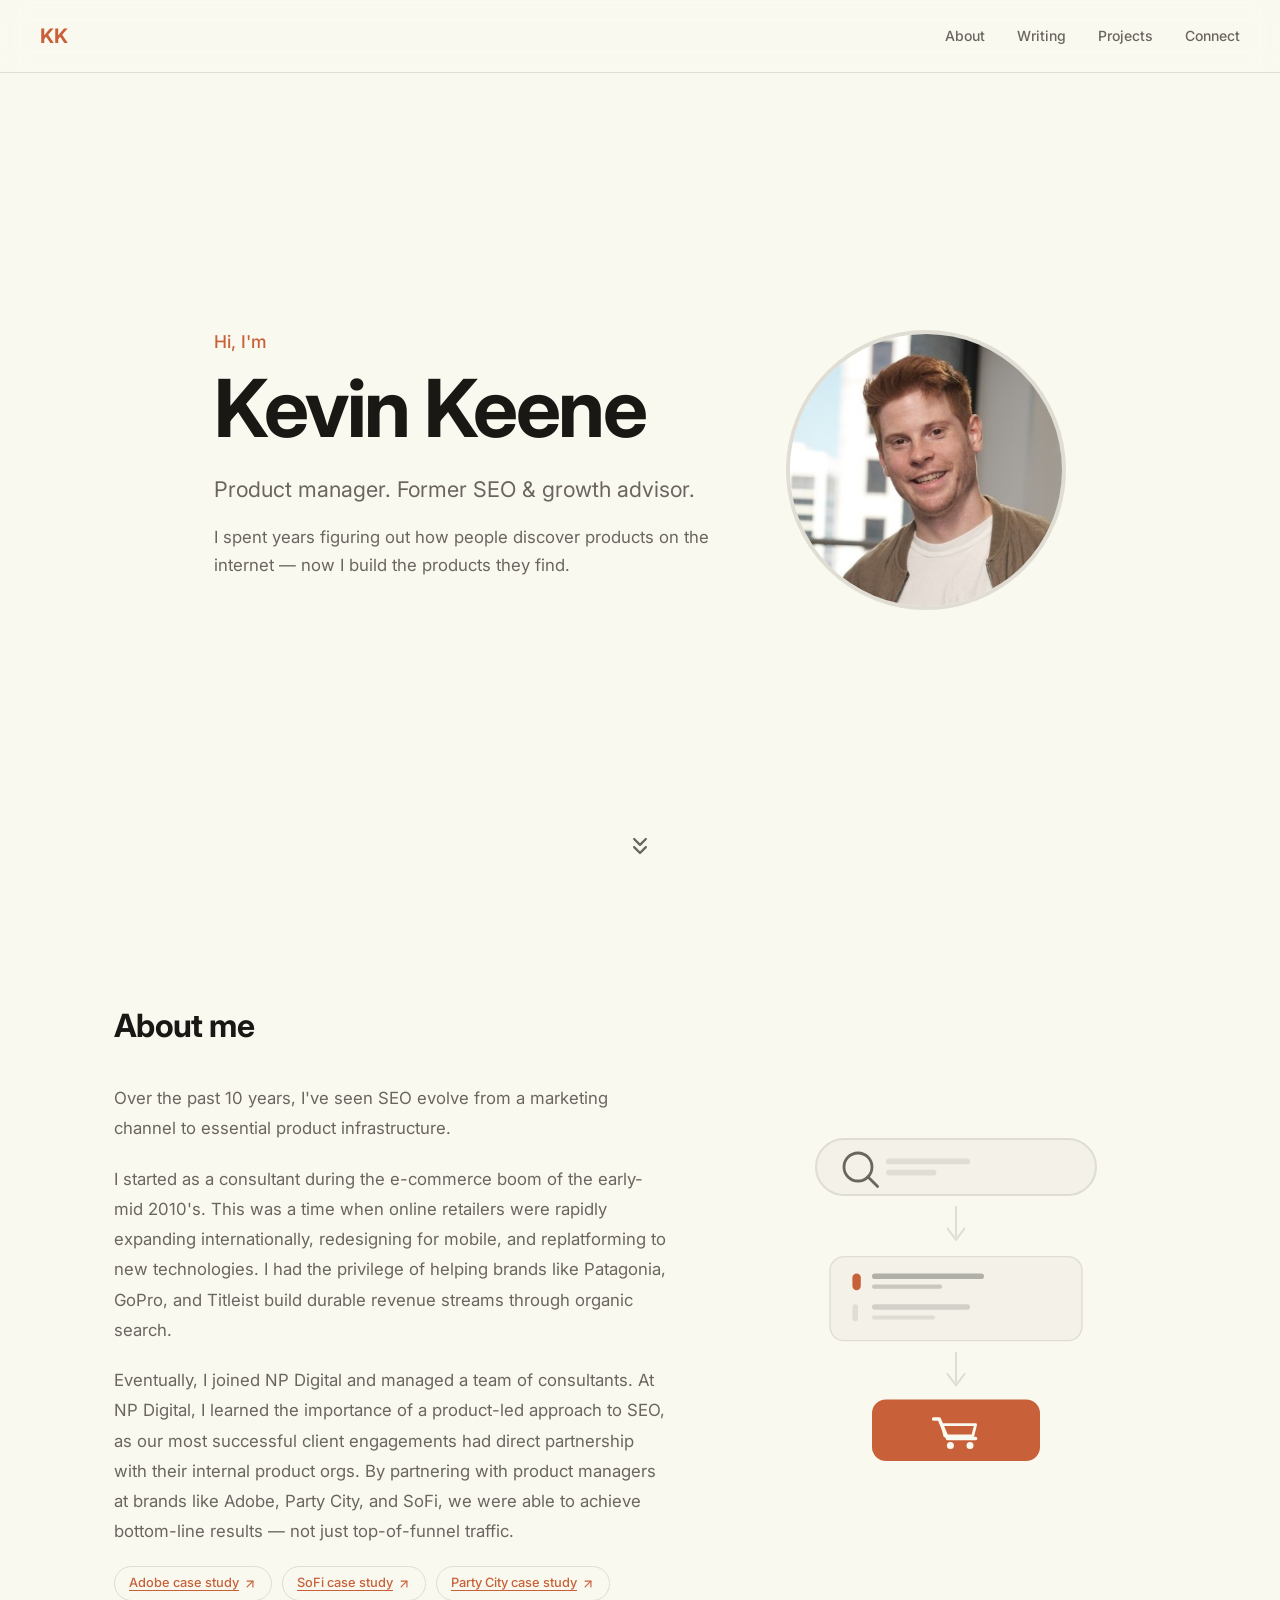
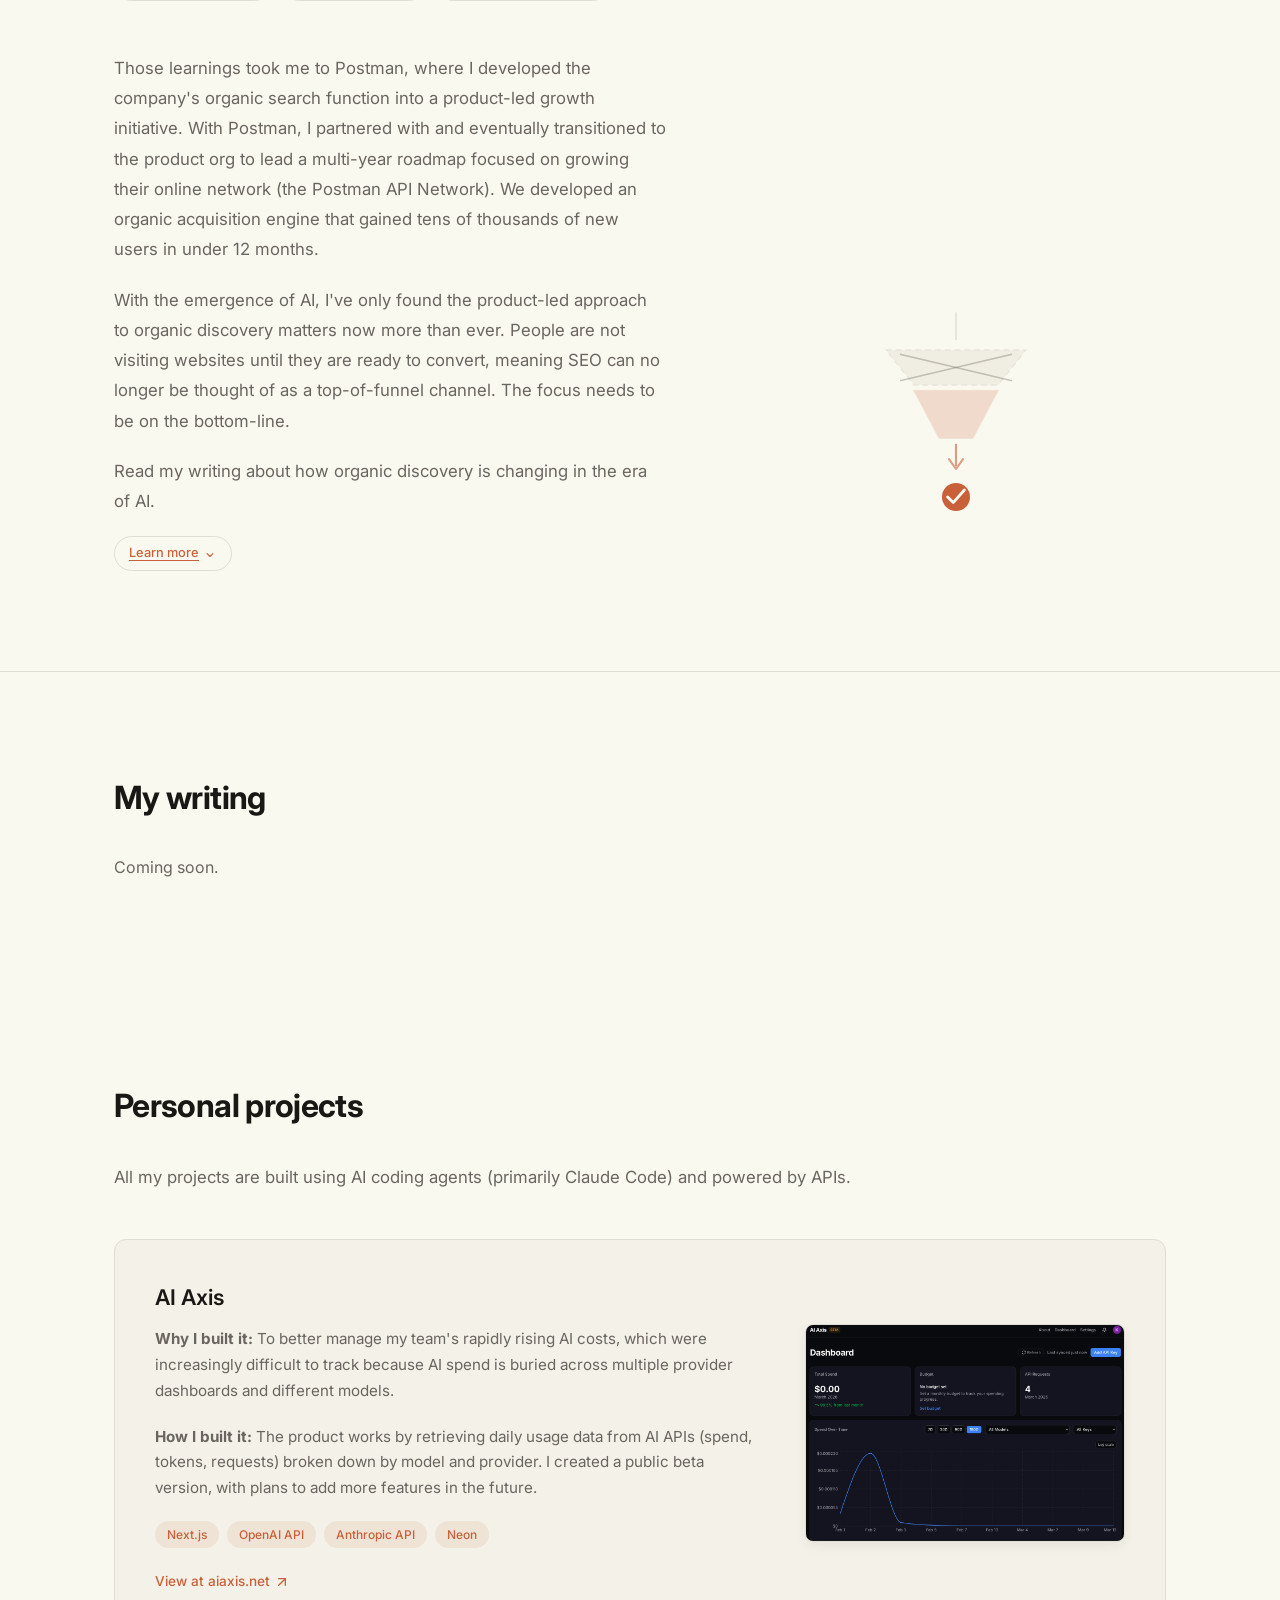
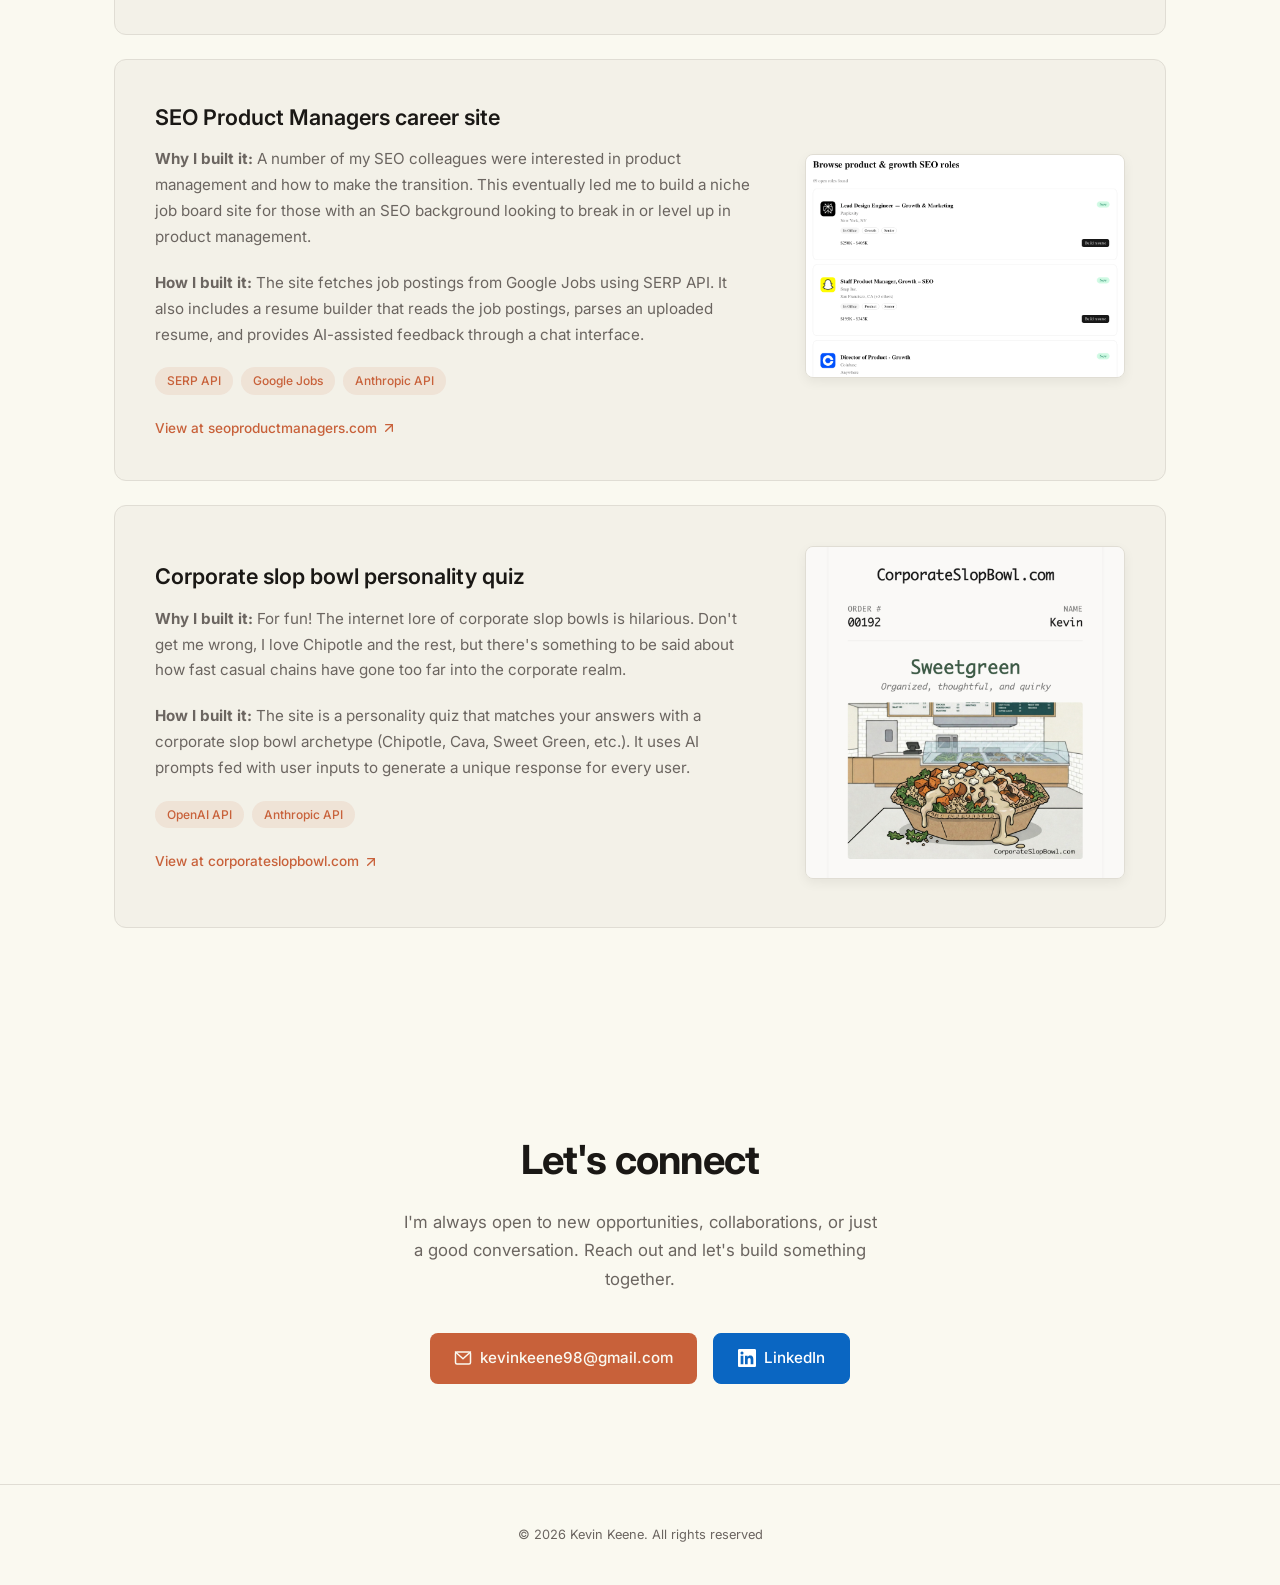
==== commit e429ab06: "Move CTA inside second about-layout block so illustration centers with all text https://claude.ai/co" ====
--- a/index.html
+++ b/index.html
@@ -143,11 +143,11 @@
         <div class="about-content">
           <p class="about-anim-trigger" data-step="4">Those learnings took me to Postman, where I developed the company's organic search function into a product-led growth initiative. With Postman, I partnered with and eventually transitioned to the product org to lead a multi-year roadmap focused on growing their online network (the Postman API Network). We developed an organic acquisition engine that gained tens of thousands of new users in under 12 months.</p>
           <p class="about-anim-trigger" data-step="5">With the emergence of AI, I've only found the product-led approach to organic discovery matters now more than ever. People are not visiting websites until they are ready to convert, meaning SEO can no longer be thought of as a top-of-funnel channel. The focus needs to be on the bottom-line.</p>
-        </div>
-      </div>
-      <div class="about-cta">
-        <p class="about-cta-text">Read my writing about how organic discovery is changing in the era of AI.</p>
-        <a href="#writing" class="case-study-link">Learn more <svg viewBox="0 0 24 24" fill="none" stroke="currentColor" stroke-width="2" stroke-linecap="round" stroke-linejoin="round"><path d="M7 13l5 5 5-5"/></svg></a>
+          <div class="about-cta">
+            <p class="about-cta-text">Read my writing about how organic discovery is changing in the era of AI.</p>
+            <a href="#writing" class="case-study-link">Learn more <svg viewBox="0 0 24 24" fill="none" stroke="currentColor" stroke-width="2" stroke-linecap="round" stroke-linejoin="round"><path d="M7 13l5 5 5-5"/></svg></a>
+          </div>
+        </div>
       </div>
     </div>
   </section>
--- a/styles.css
+++ b/styles.css
@@ -320,9 +320,9 @@
 
 .about-layout {
   display: flex;
-  align-items: center;
+  align-items: flex-start;
   gap: 80px;
-  margin-bottom: 64px;
+  margin-bottom: 32px;
 }
 
 .about-layout:last-child {
@@ -331,6 +331,7 @@
 
 .about-layout-reverse {
   flex-direction: row-reverse;
+  align-items: center;
 }
 
 .about-content {
@@ -385,7 +386,8 @@
   display: flex;
   flex-wrap: wrap;
   gap: 10px;
-  margin-top: 16px;
+  margin-top: 0;
+  margin-bottom: 20px;
 }
 
 .case-study-link {
@@ -415,13 +417,13 @@
 }
 
 .about-cta {
-  text-align: center;
-  margin-top: 48px;
+  margin-top: 0;
 }
 
 .about-cta-text {
   color: var(--text-muted);
-  font-size: 0.95rem;
+  font-size: 1.05rem;
+  line-height: 1.8;
   margin-bottom: 12px;
 }
 
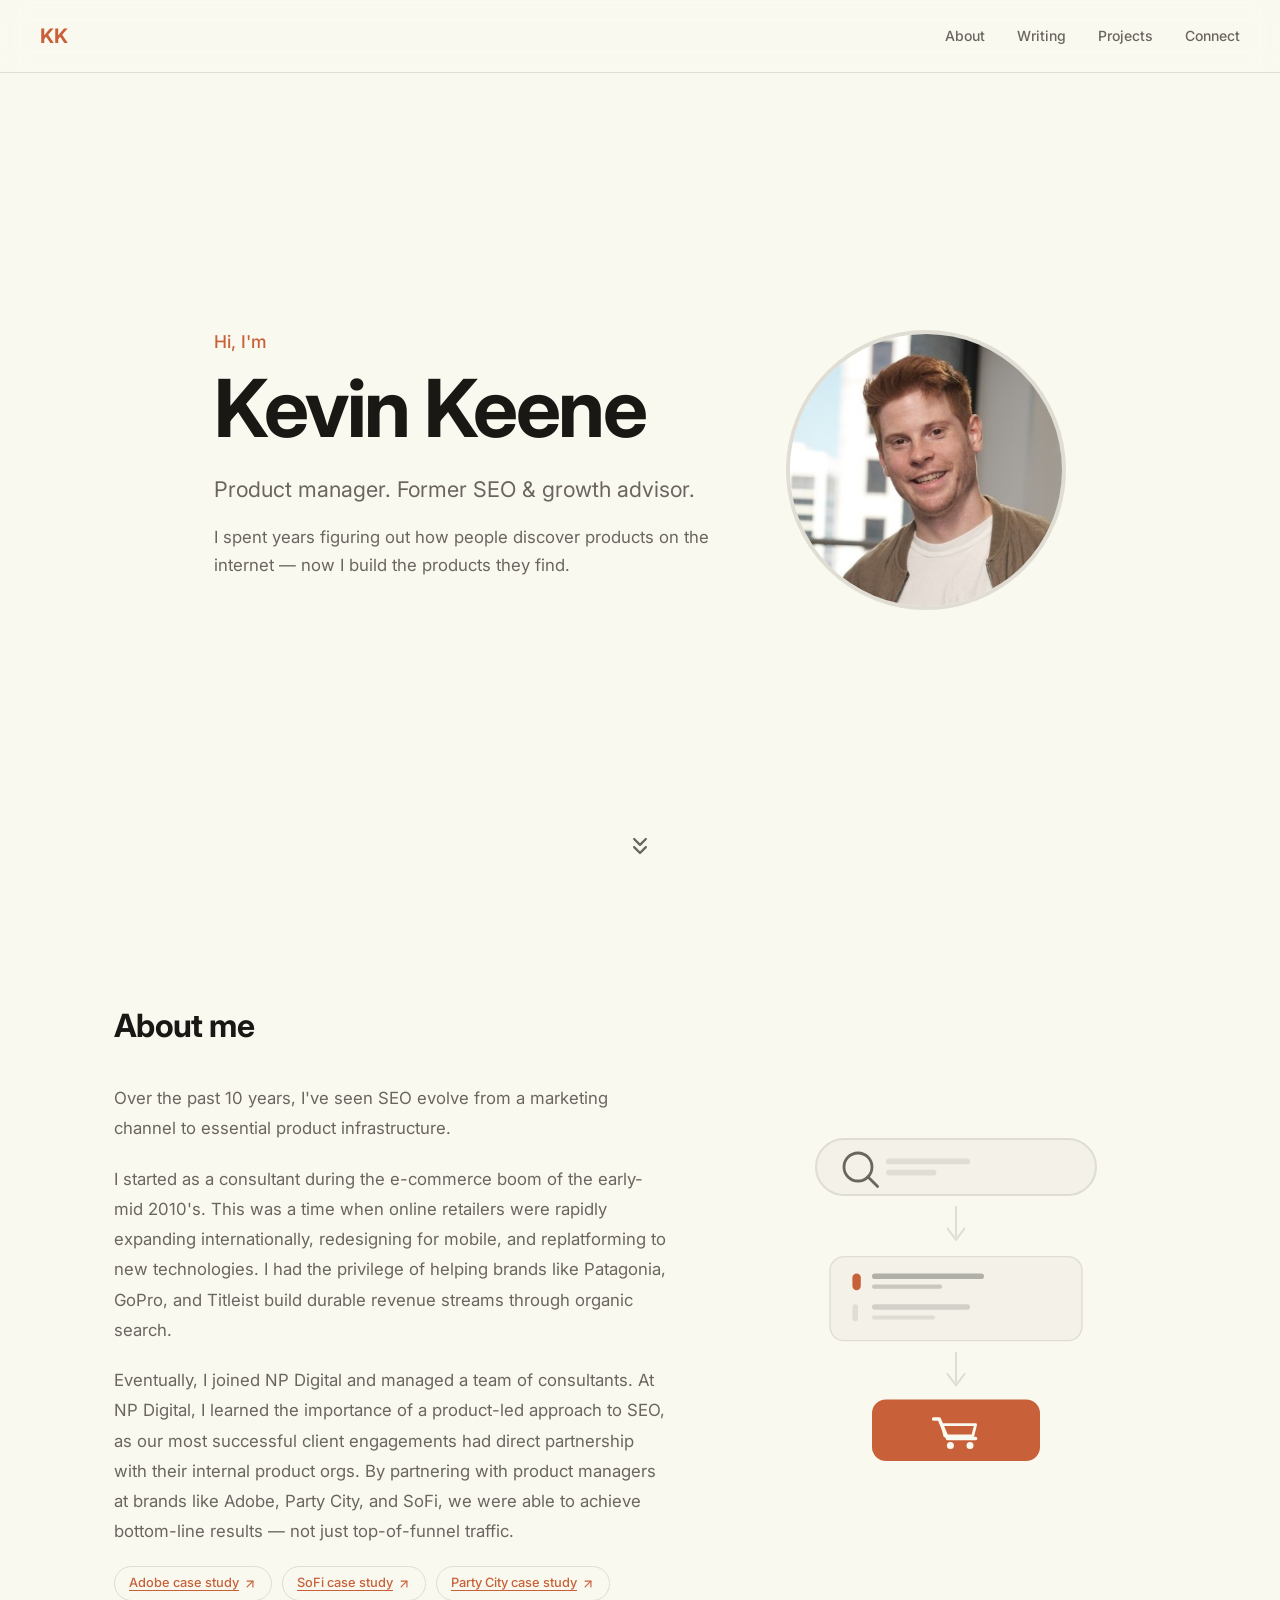
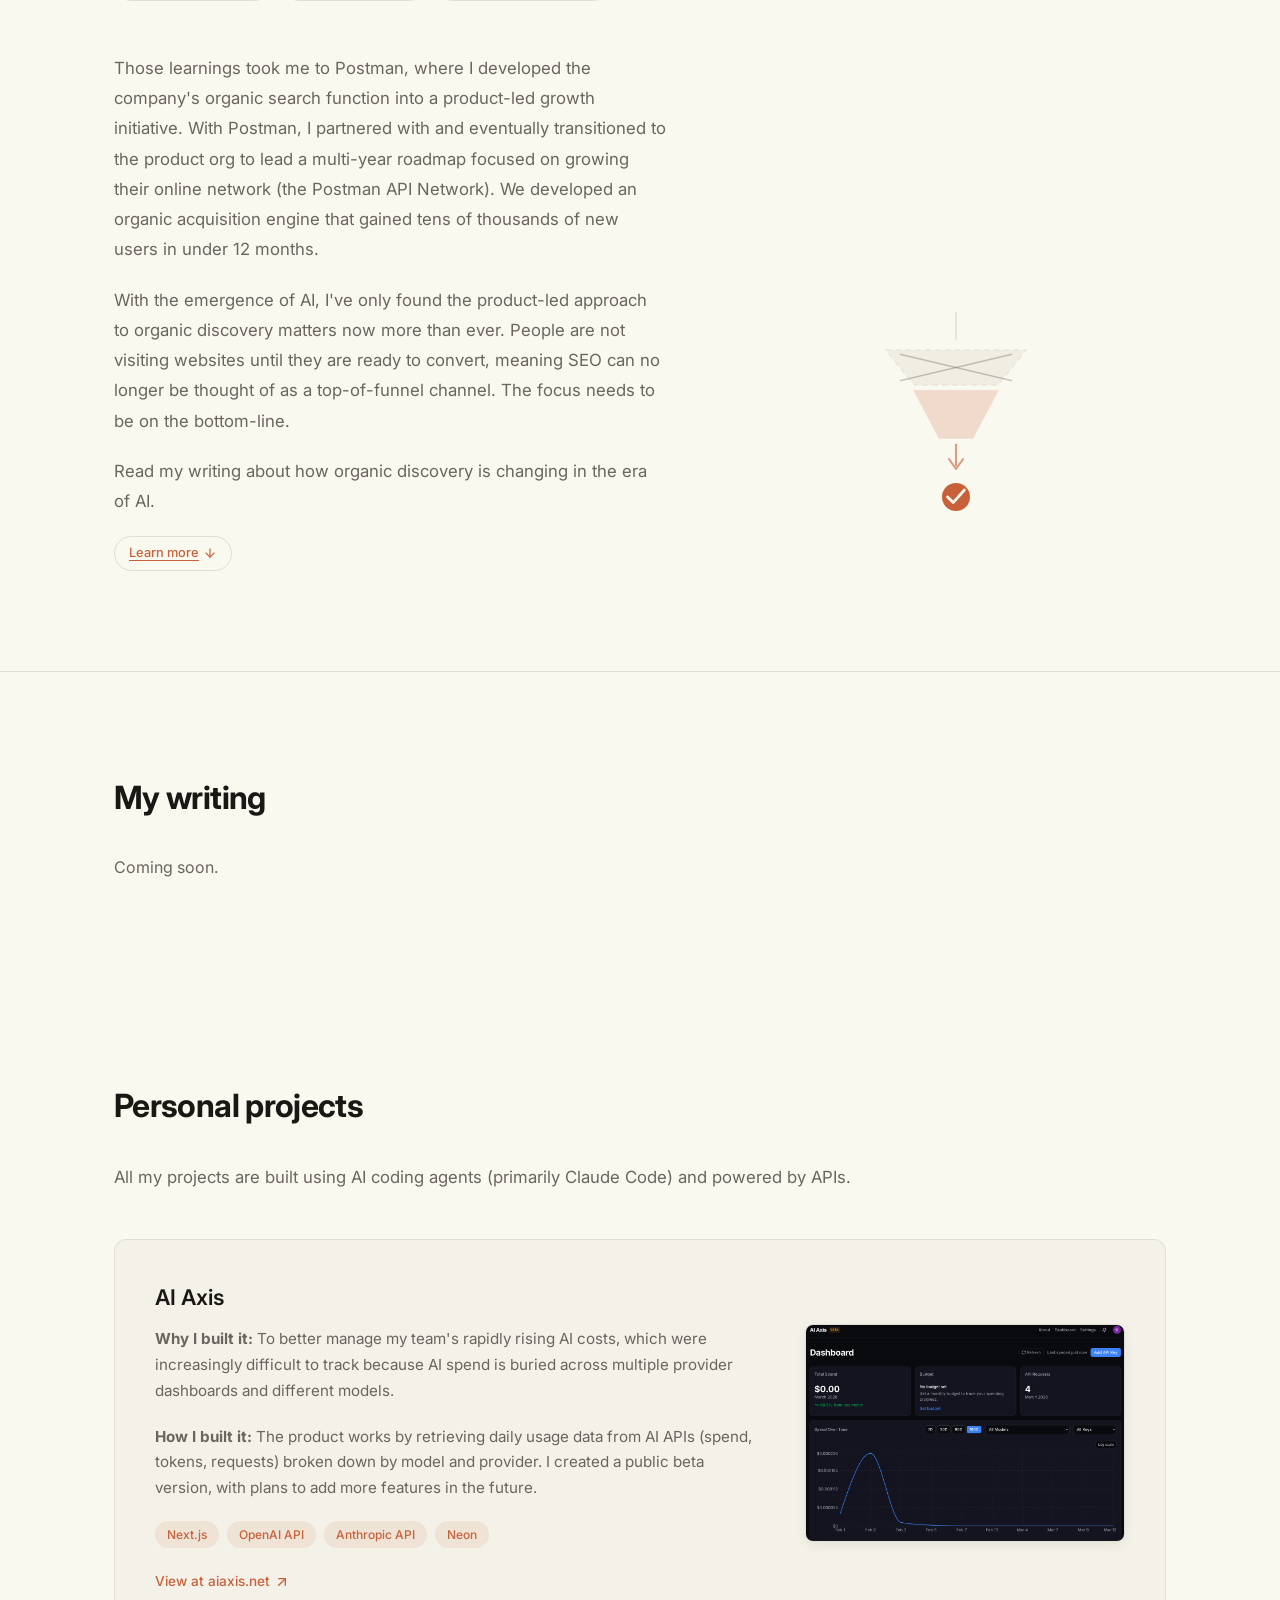
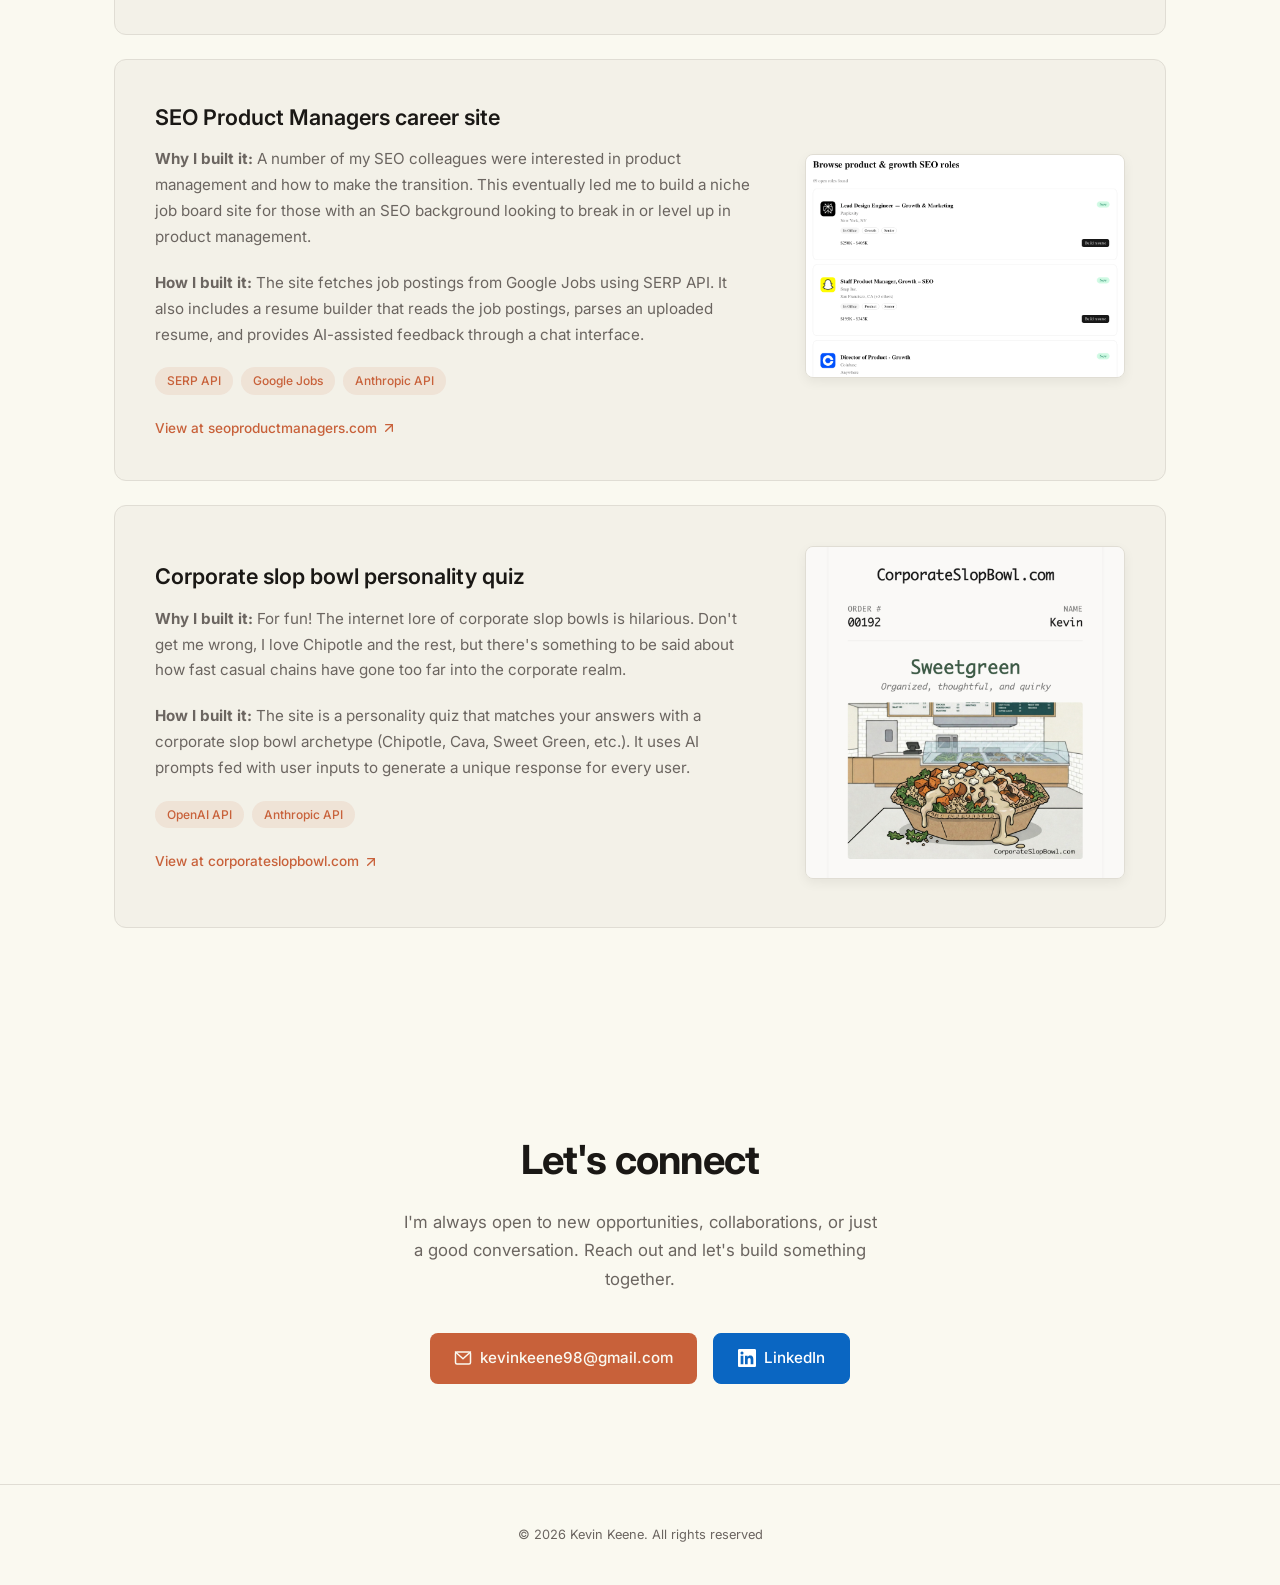
==== commit 6da40d5f: "Replace caret with down arrow icon on Learn more button https://claude.ai/code/session_014J6KdL6gn4c" ====
--- a/index.html
+++ b/index.html
@@ -145,7 +145,7 @@
           <p class="about-anim-trigger" data-step="5">With the emergence of AI, I've only found the product-led approach to organic discovery matters now more than ever. People are not visiting websites until they are ready to convert, meaning SEO can no longer be thought of as a top-of-funnel channel. The focus needs to be on the bottom-line.</p>
           <div class="about-cta">
             <p class="about-cta-text">Read my writing about how organic discovery is changing in the era of AI.</p>
-            <a href="#writing" class="case-study-link">Learn more <svg viewBox="0 0 24 24" fill="none" stroke="currentColor" stroke-width="2" stroke-linecap="round" stroke-linejoin="round"><path d="M7 13l5 5 5-5"/></svg></a>
+            <a href="#writing" class="case-study-link">Learn more <svg viewBox="0 0 24 24" fill="none" stroke="currentColor" stroke-width="2" stroke-linecap="round" stroke-linejoin="round"><path d="M12 5v14"/><path d="M19 12l-7 7-7-7"/></svg></a>
           </div>
         </div>
       </div>
--- a/styles.css
+++ b/styles.css
@@ -331,7 +331,10 @@
 
 .about-layout-reverse {
   flex-direction: row-reverse;
-  align-items: center;
+}
+
+.about-layout-reverse .about-illustration {
+  align-self: center;
 }
 
 .about-content {
@@ -834,8 +837,7 @@
   }
 
   .about-illustration {
-    width: 240px;
-    margin: 0 auto;
+    display: none;
   }
 
   .writing-card {
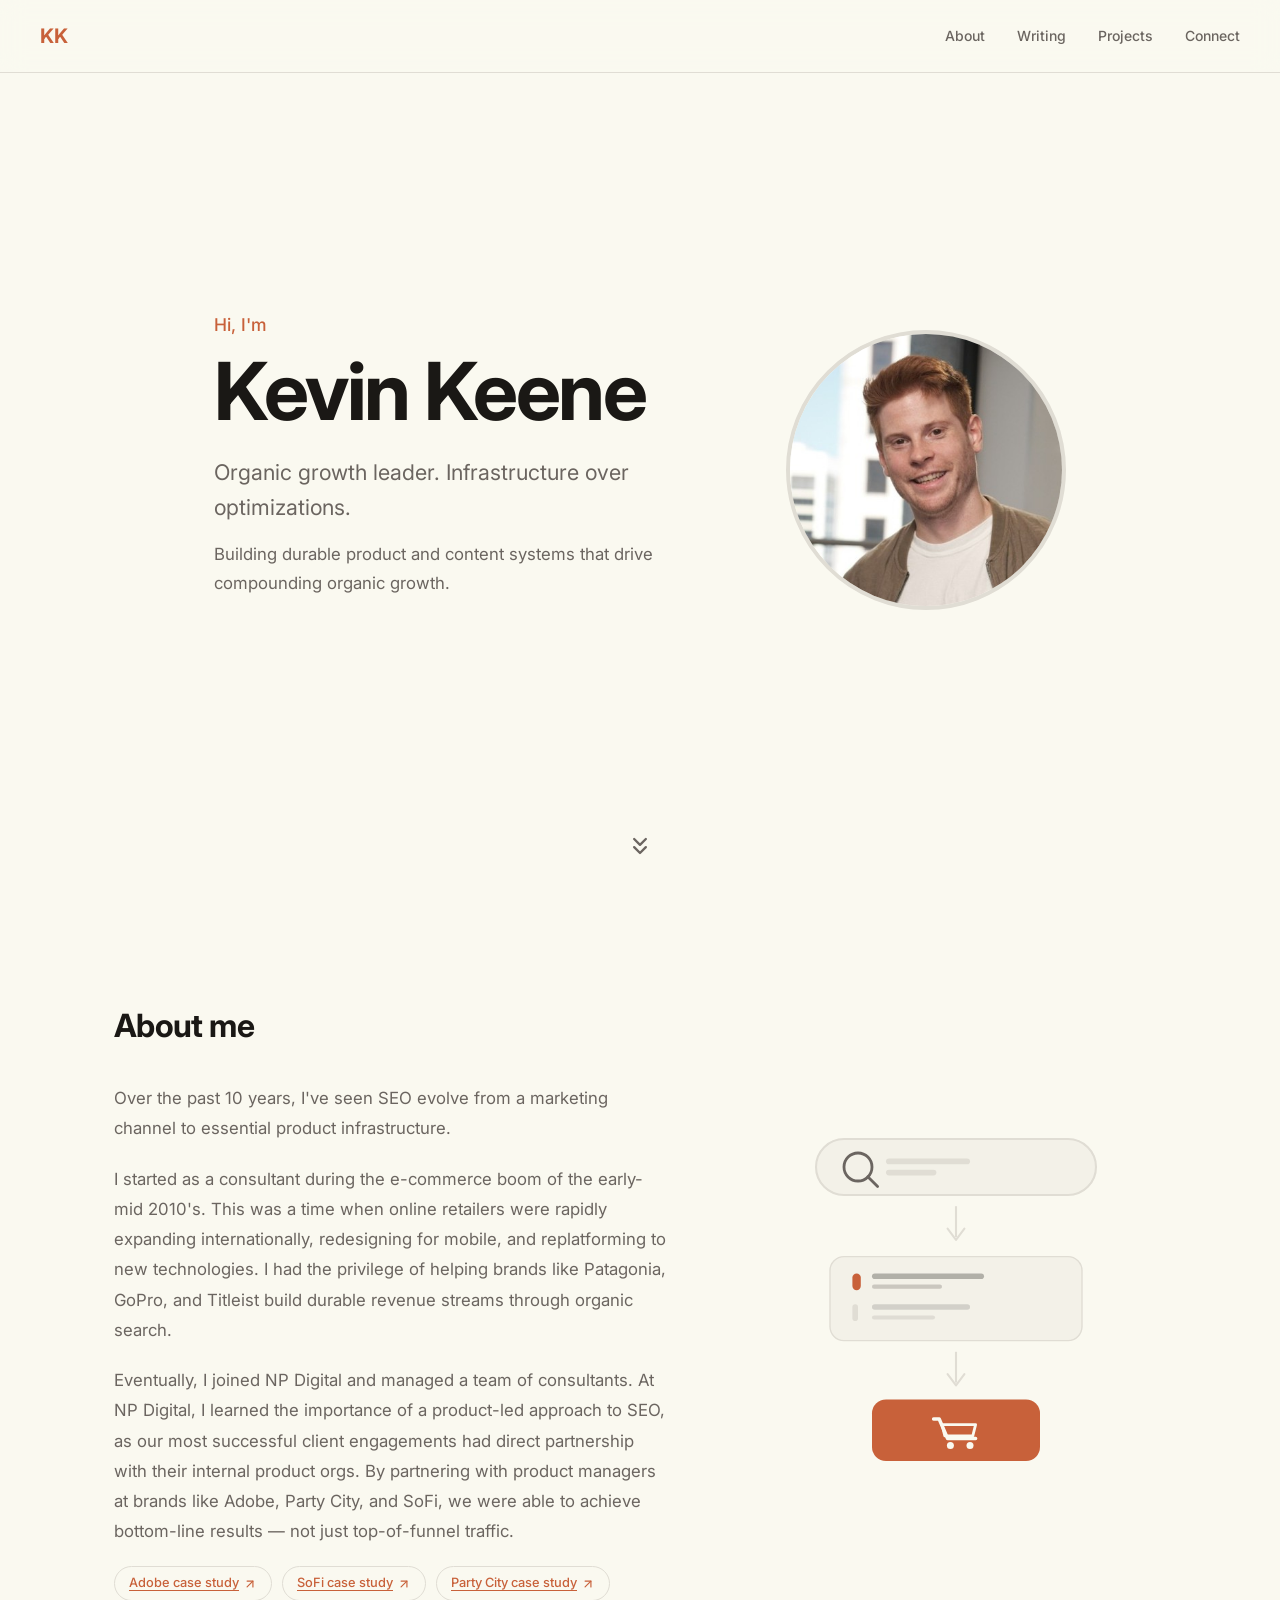
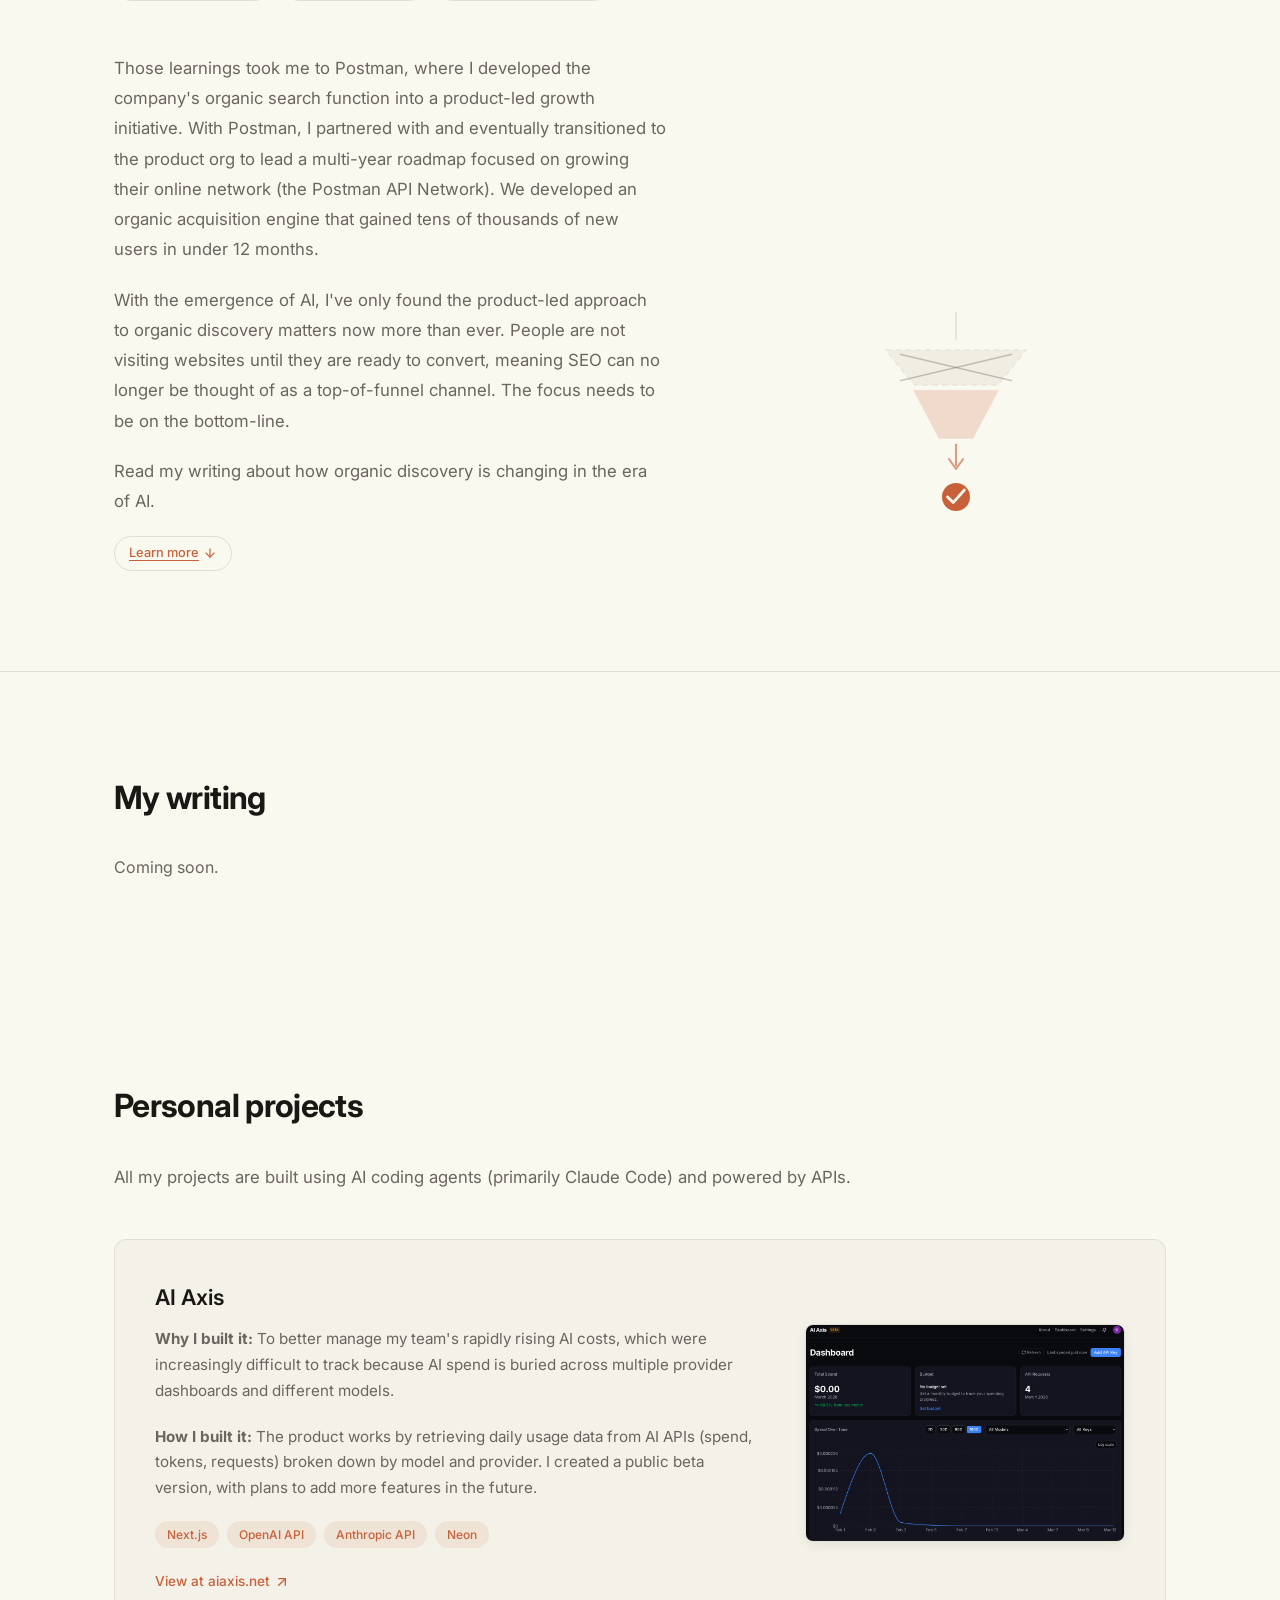
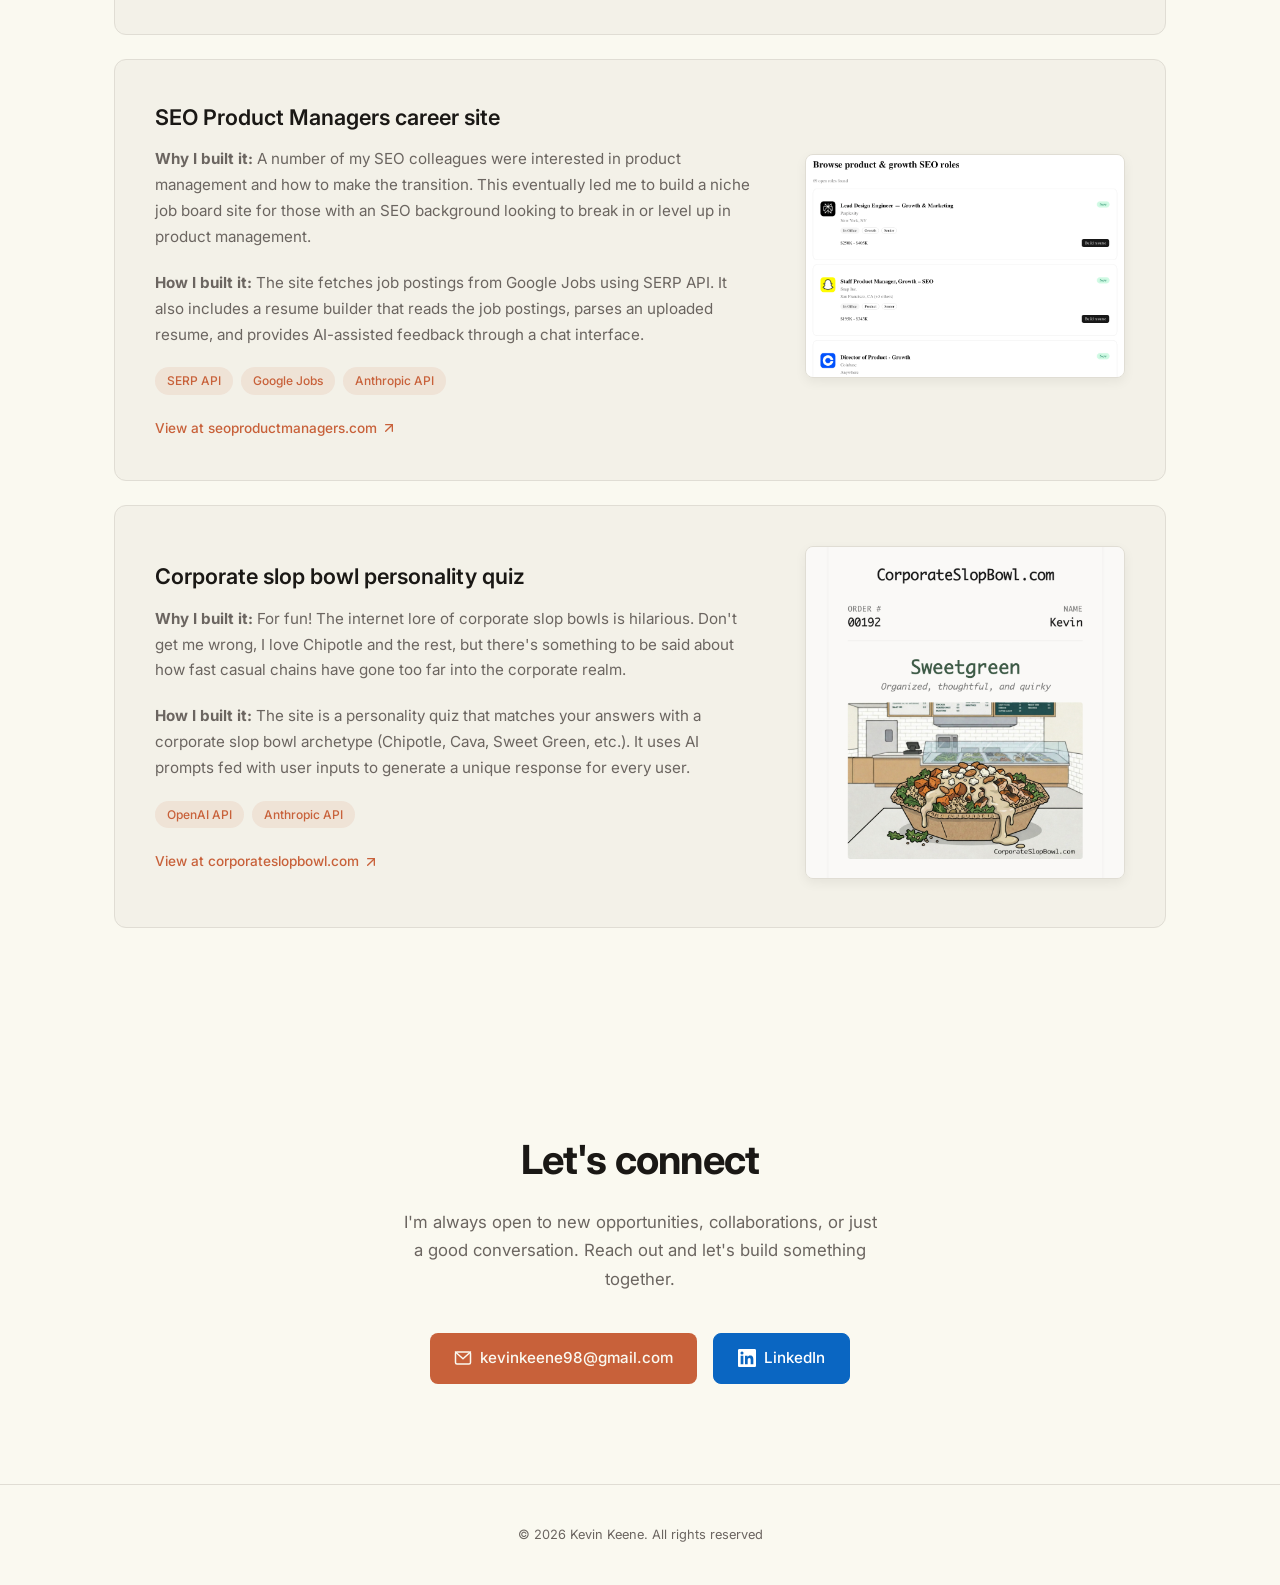
==== commit 394d7e1a: "Update hero tagline and description https://claude.ai/code/session_014J6KdL6gn4cGFPUApNSs4k" ====
--- a/index.html
+++ b/index.html
@@ -3,7 +3,7 @@
 <head>
   <meta charset="UTF-8">
   <meta name="viewport" content="width=device-width, initial-scale=1.0">
-  <title>Kevin Keene: Product manager. Former SEO &amp; growth advisor.</title>
+  <title>Kevin Keene: Organic growth leader. Infrastructure over optimizations.</title>
   <meta name="description" content="Kevin Keene's personal portfolio — projects, experience, and more.">
   <link rel="preconnect" href="https://fonts.googleapis.com">
   <link rel="preconnect" href="https://fonts.gstatic.com" crossorigin>
@@ -30,9 +30,9 @@
       <div class="hero-text">
         <p class="hero-greeting">Hi, I'm</p>
         <h1 class="hero-name">Kevin Keene</h1>
-        <p class="hero-tagline">Product manager. Former SEO &amp; growth advisor.</p>
+        <p class="hero-tagline">Organic growth leader. Infrastructure over optimizations.</p>
         <p class="hero-description">
-          I spent years figuring out how people discover products on the internet — now I build the products they find.
+          Building durable product and content systems that drive compounding organic growth.
         </p>
       </div>
       <img src="headshot.jpg" alt="Kevin Keene" class="hero-headshot">
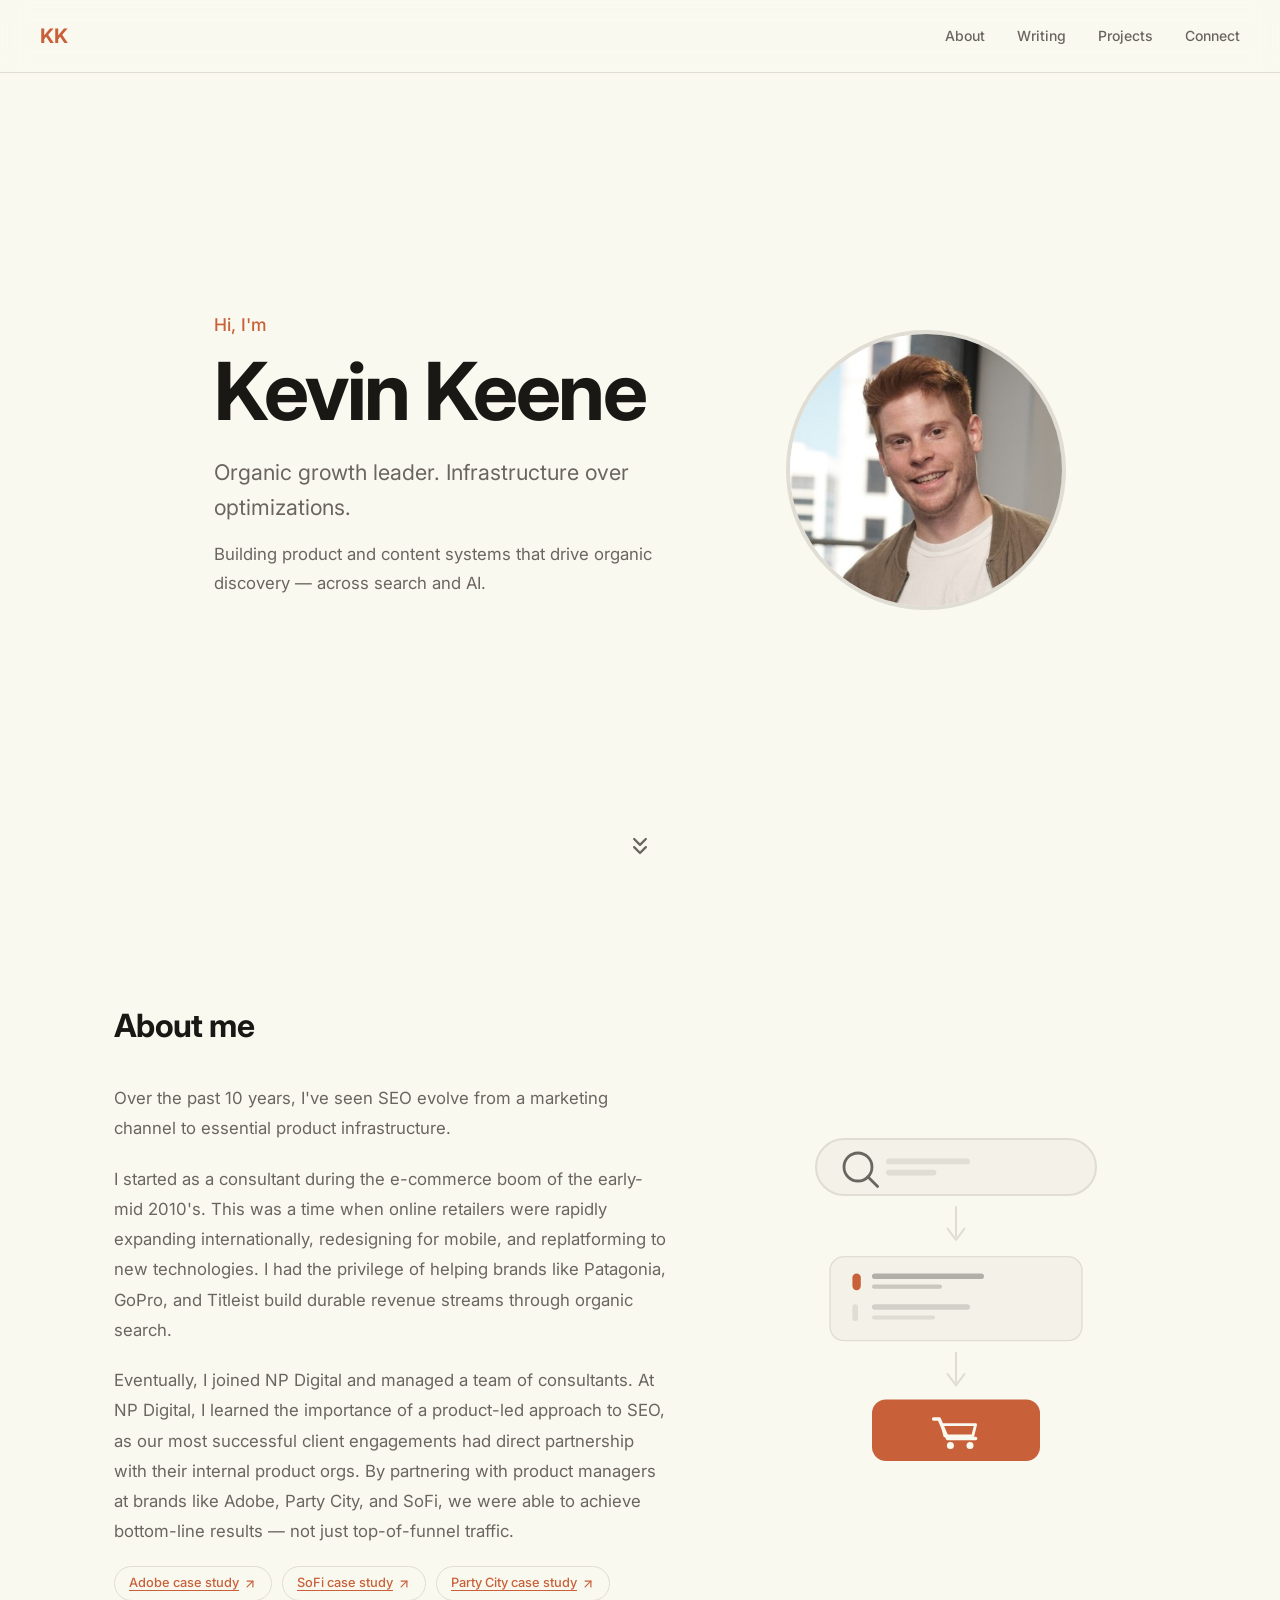
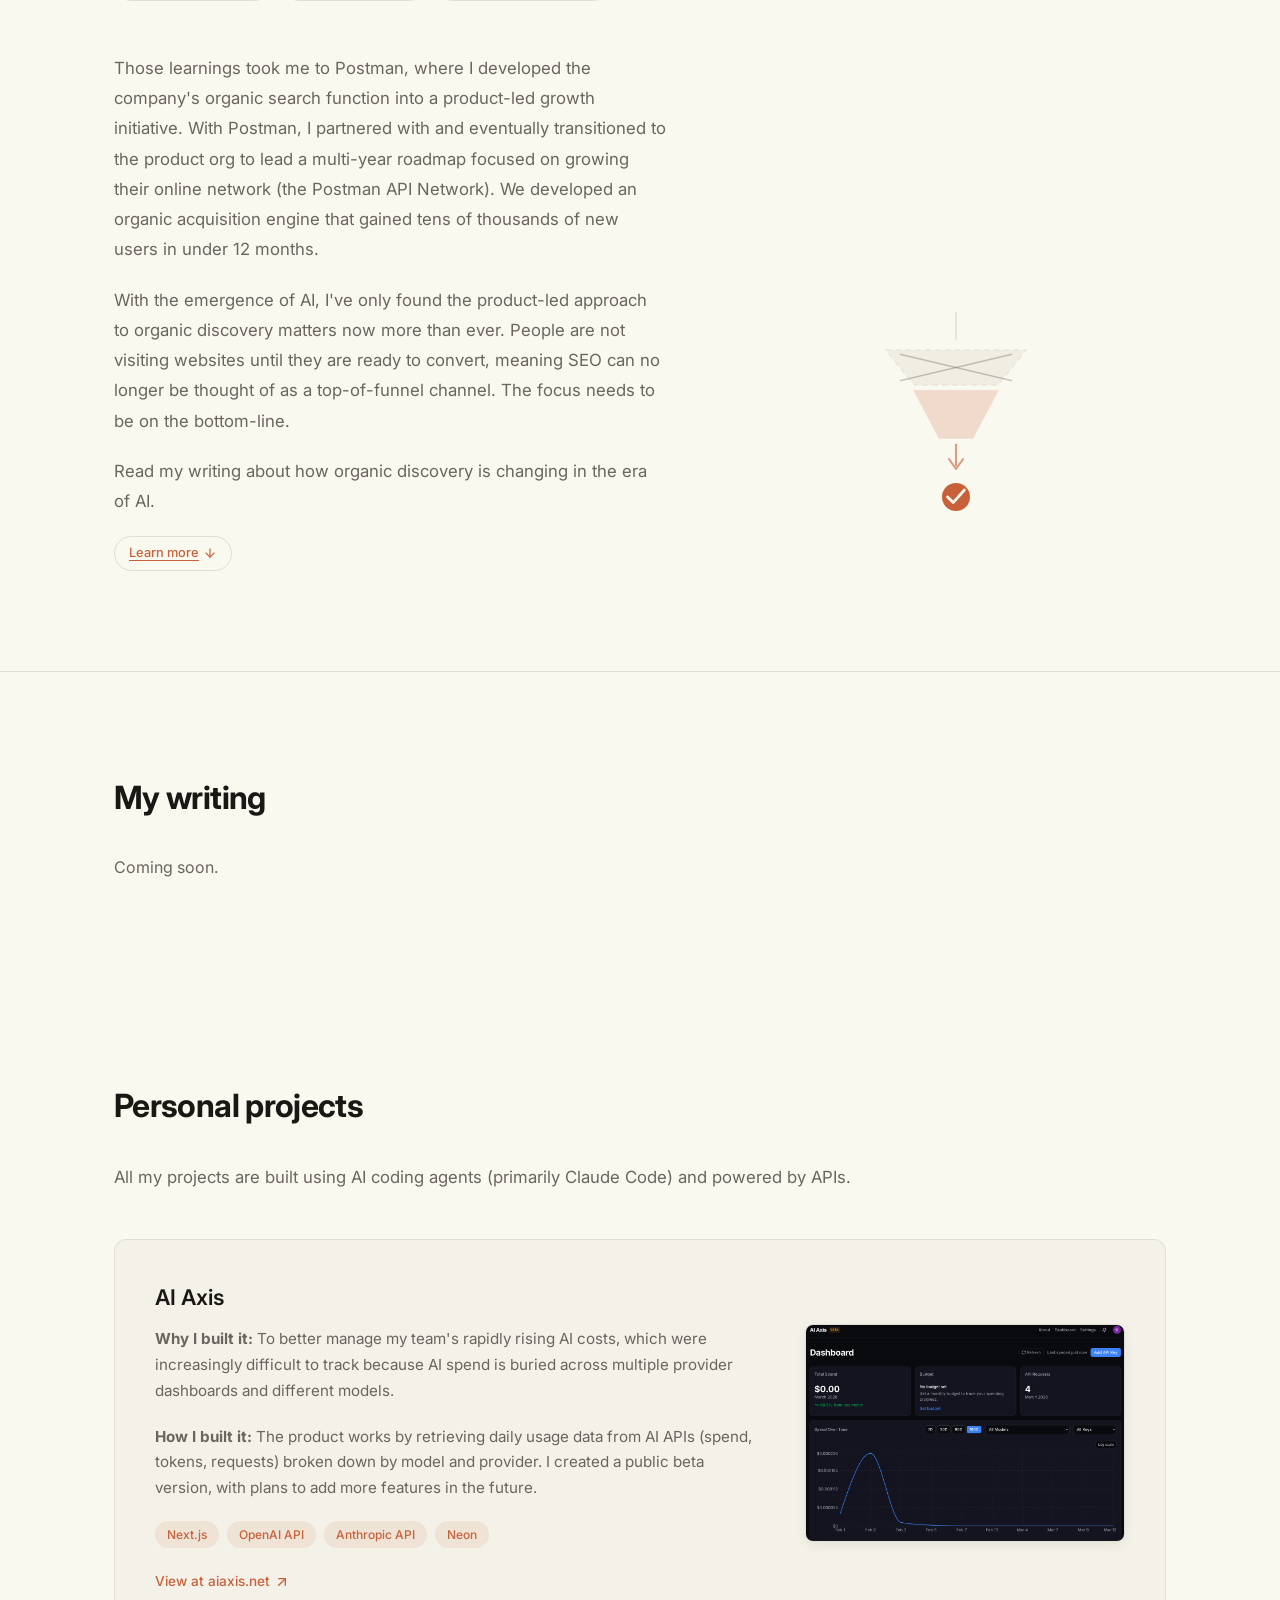
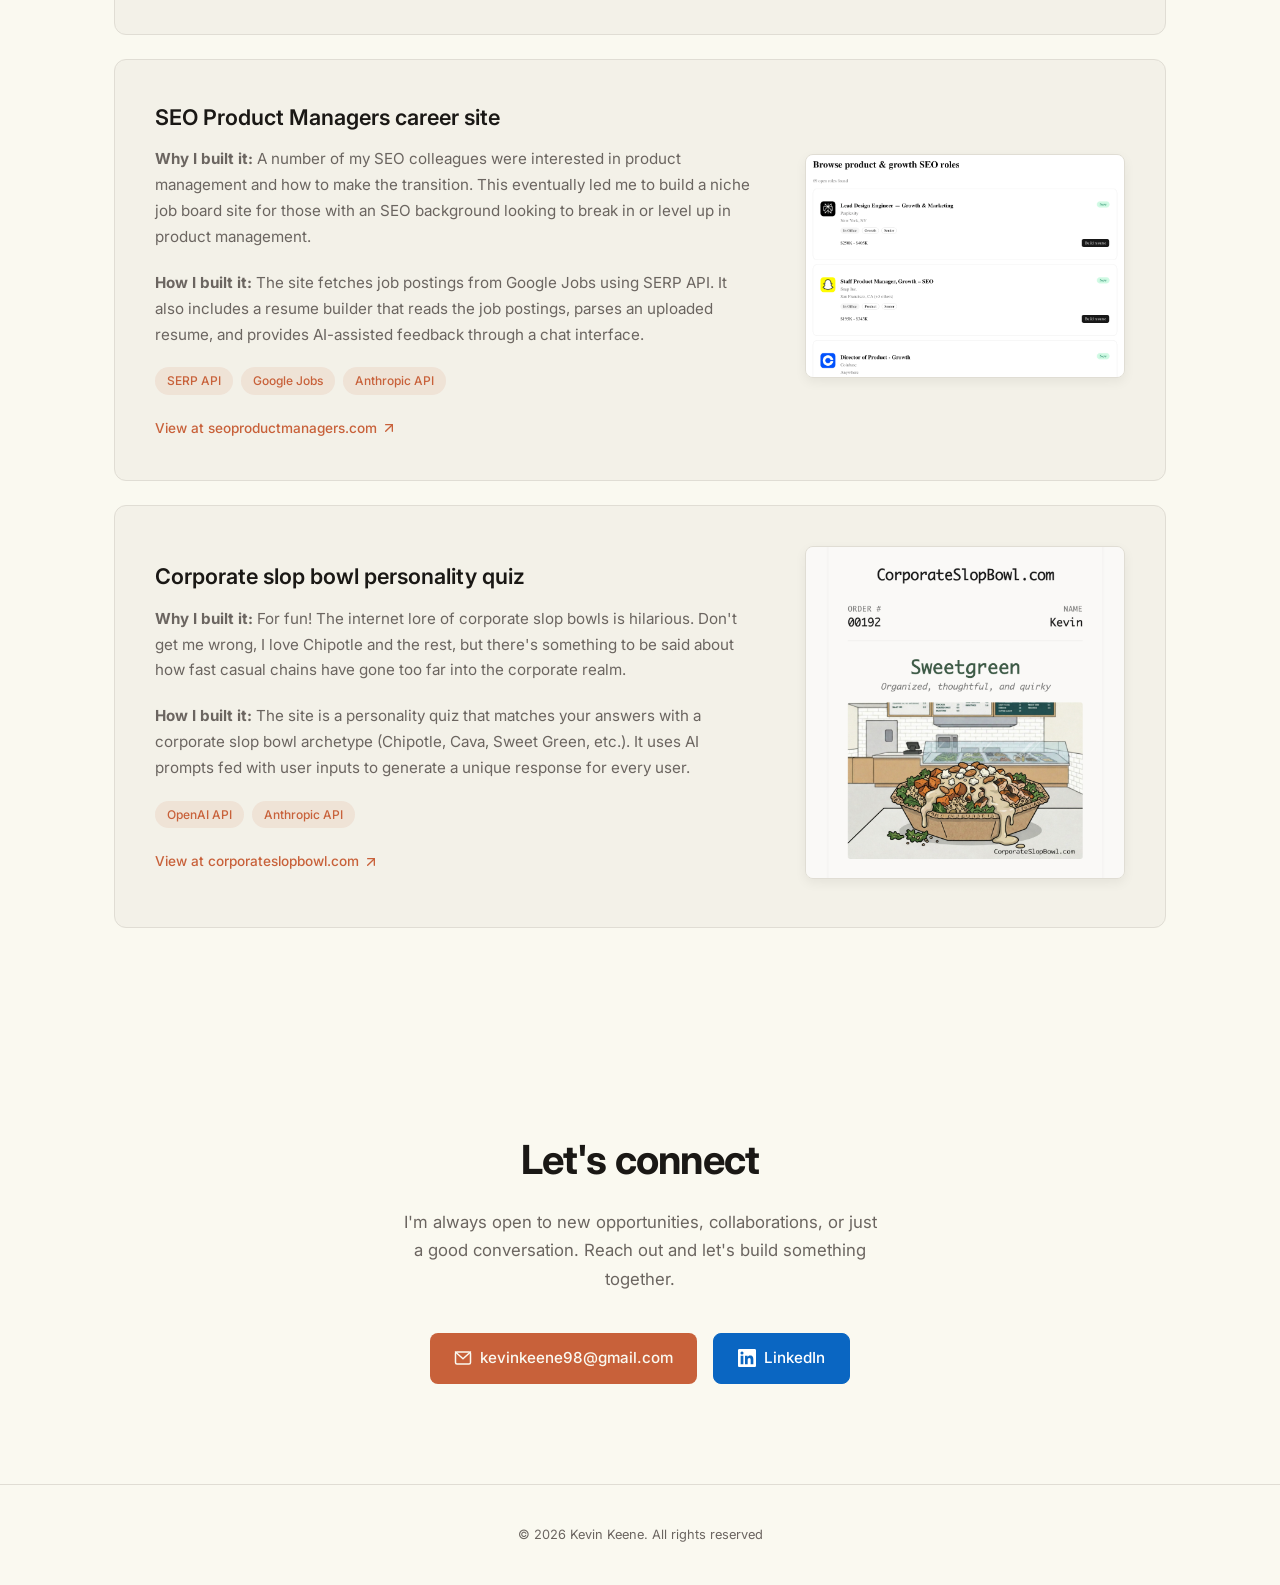
==== commit 58adadba: "Update hero description copy https://claude.ai/code/session_014J6KdL6gn4cGFPUApNSs4k" ====
--- a/index.html
+++ b/index.html
@@ -32,7 +32,7 @@
         <h1 class="hero-name">Kevin Keene</h1>
         <p class="hero-tagline">Organic growth leader. Infrastructure over optimizations.</p>
         <p class="hero-description">
-          Building durable product and content systems that drive compounding organic growth.
+          Building product and content systems that drive organic discovery — across search and AI.
         </p>
       </div>
       <img src="headshot.jpg" alt="Kevin Keene" class="hero-headshot">
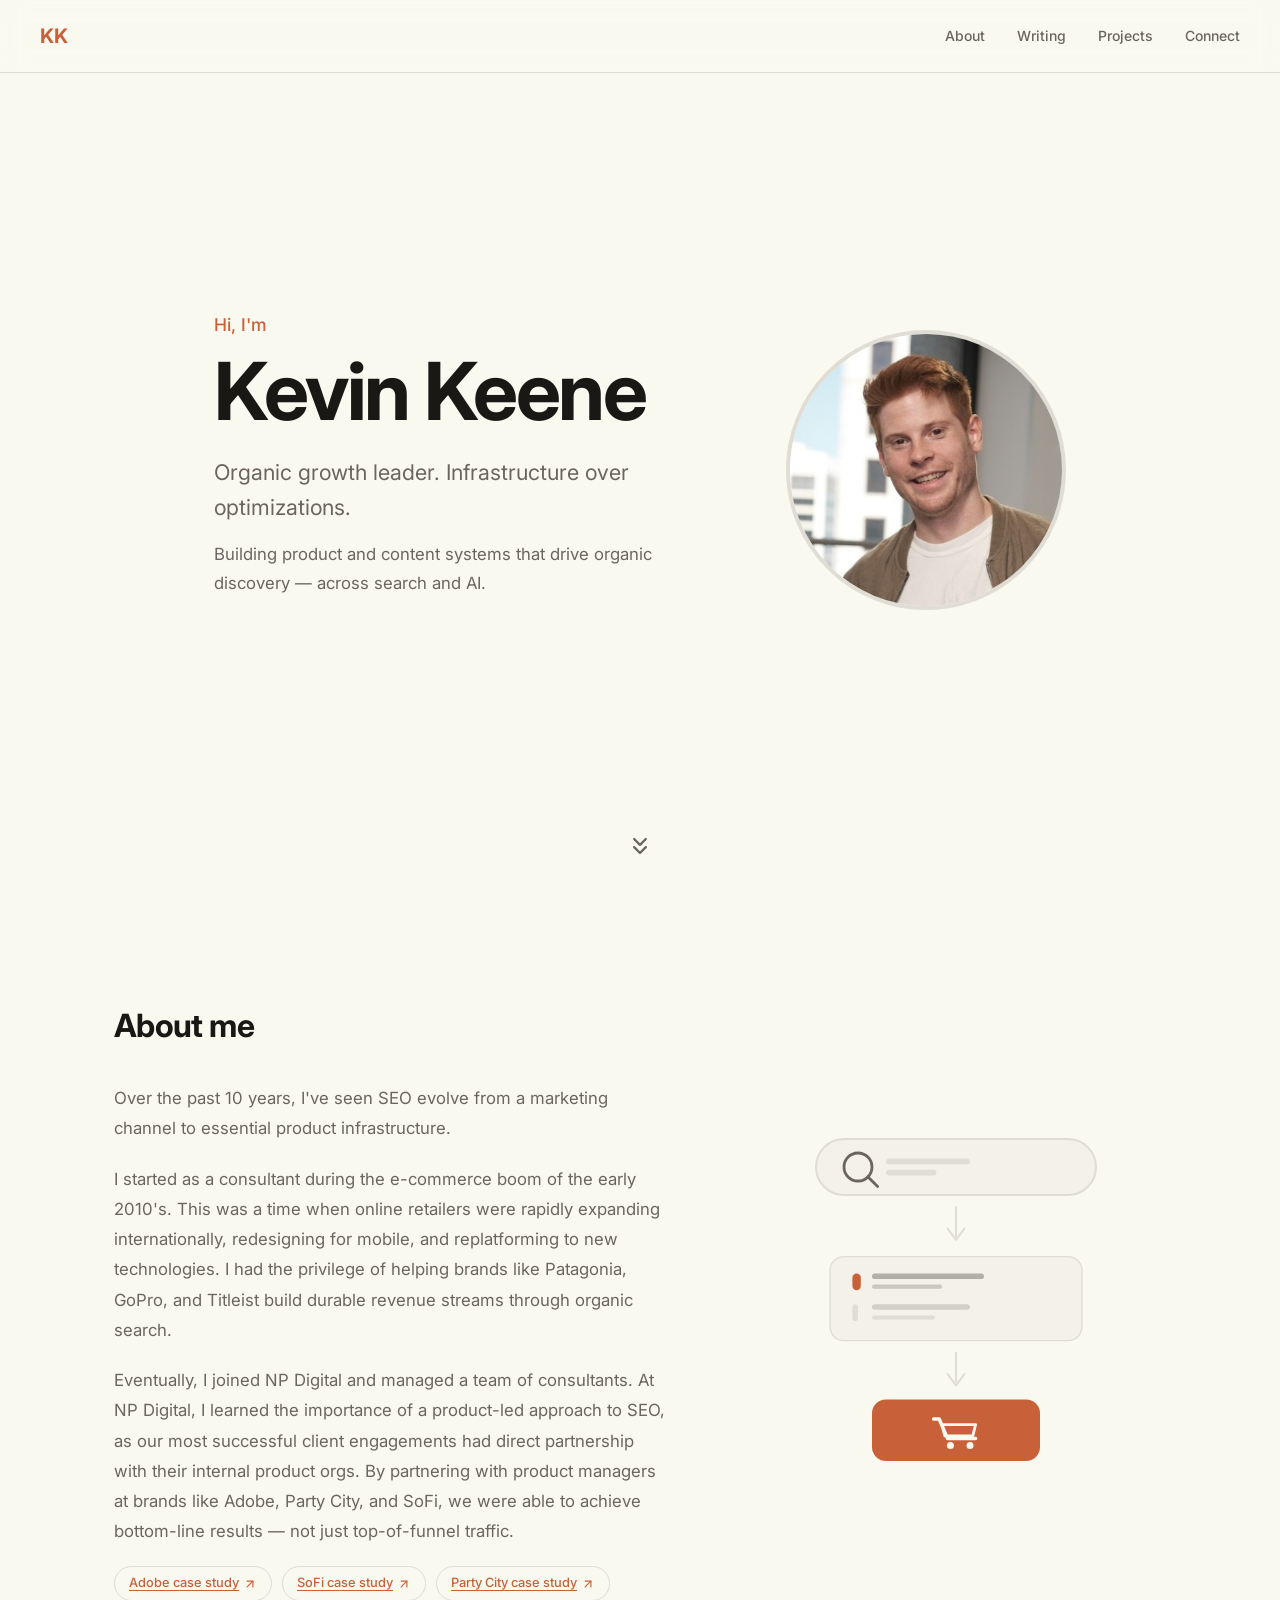
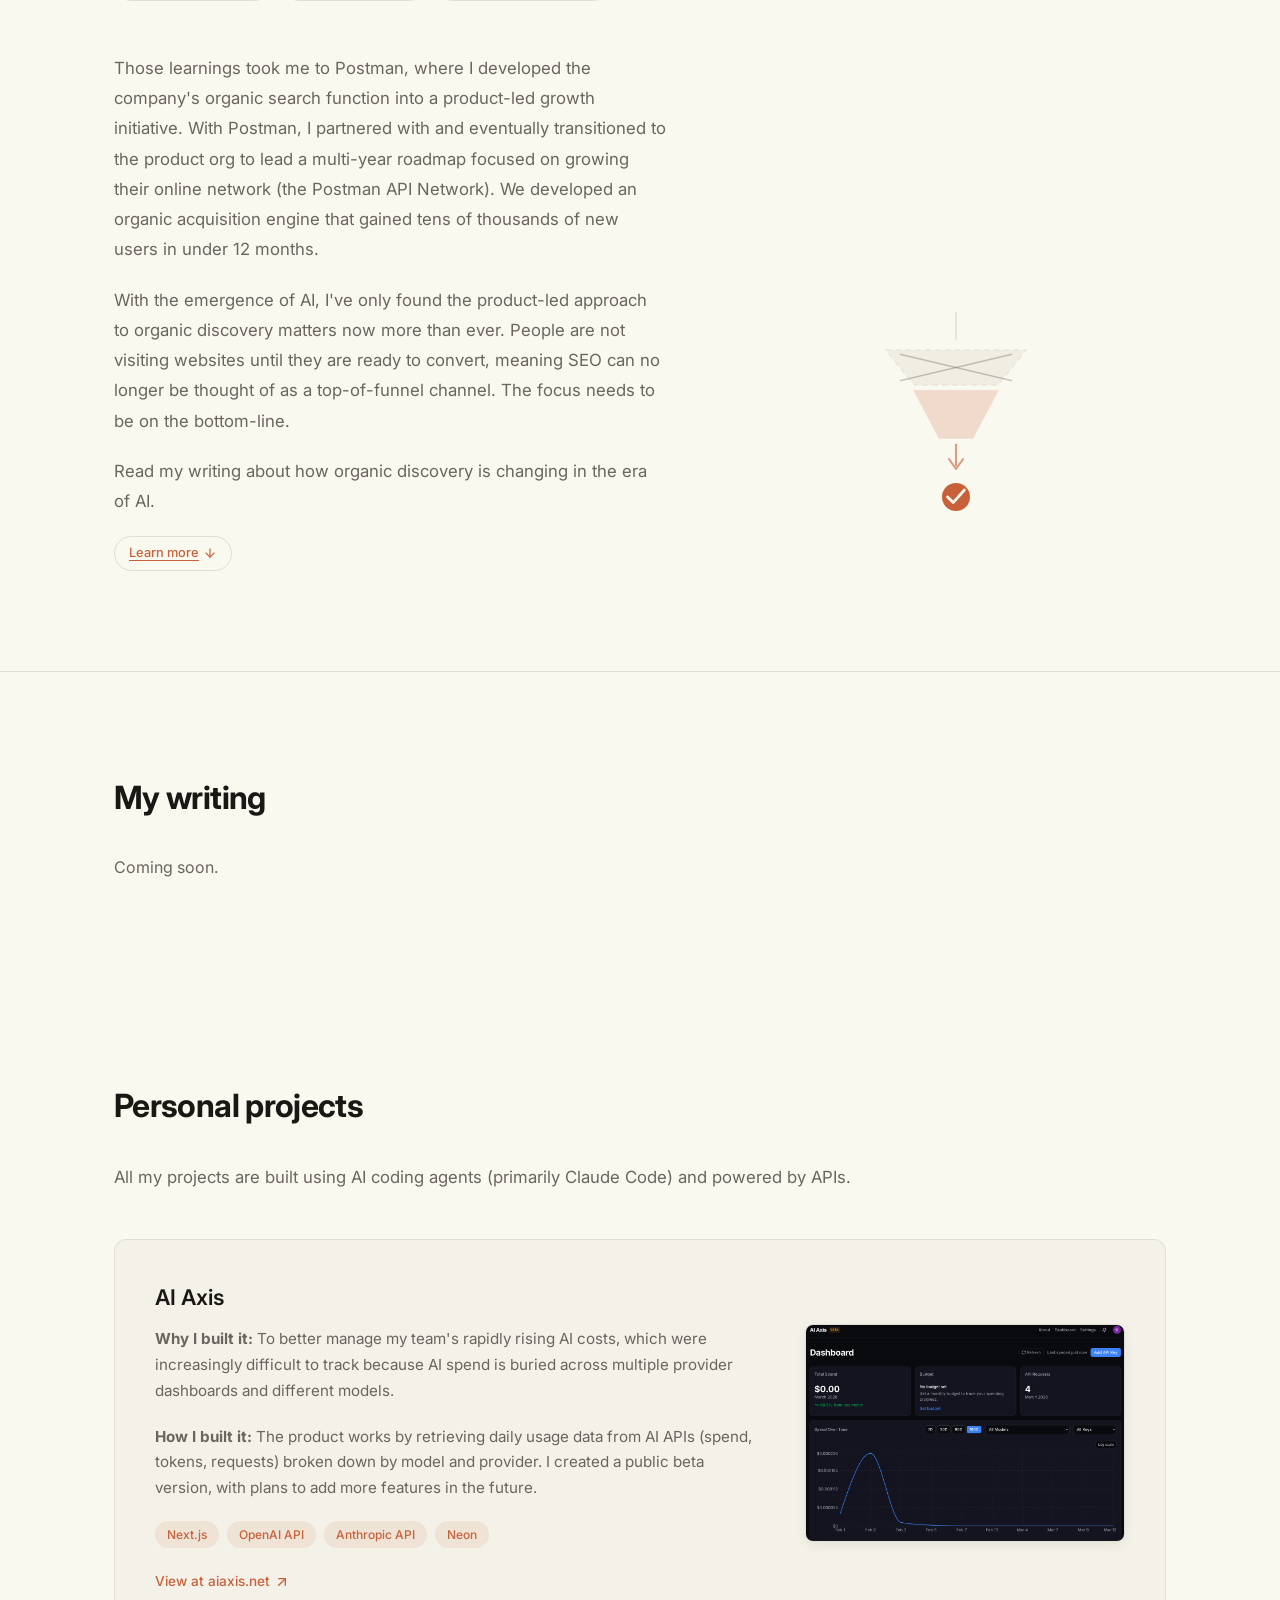
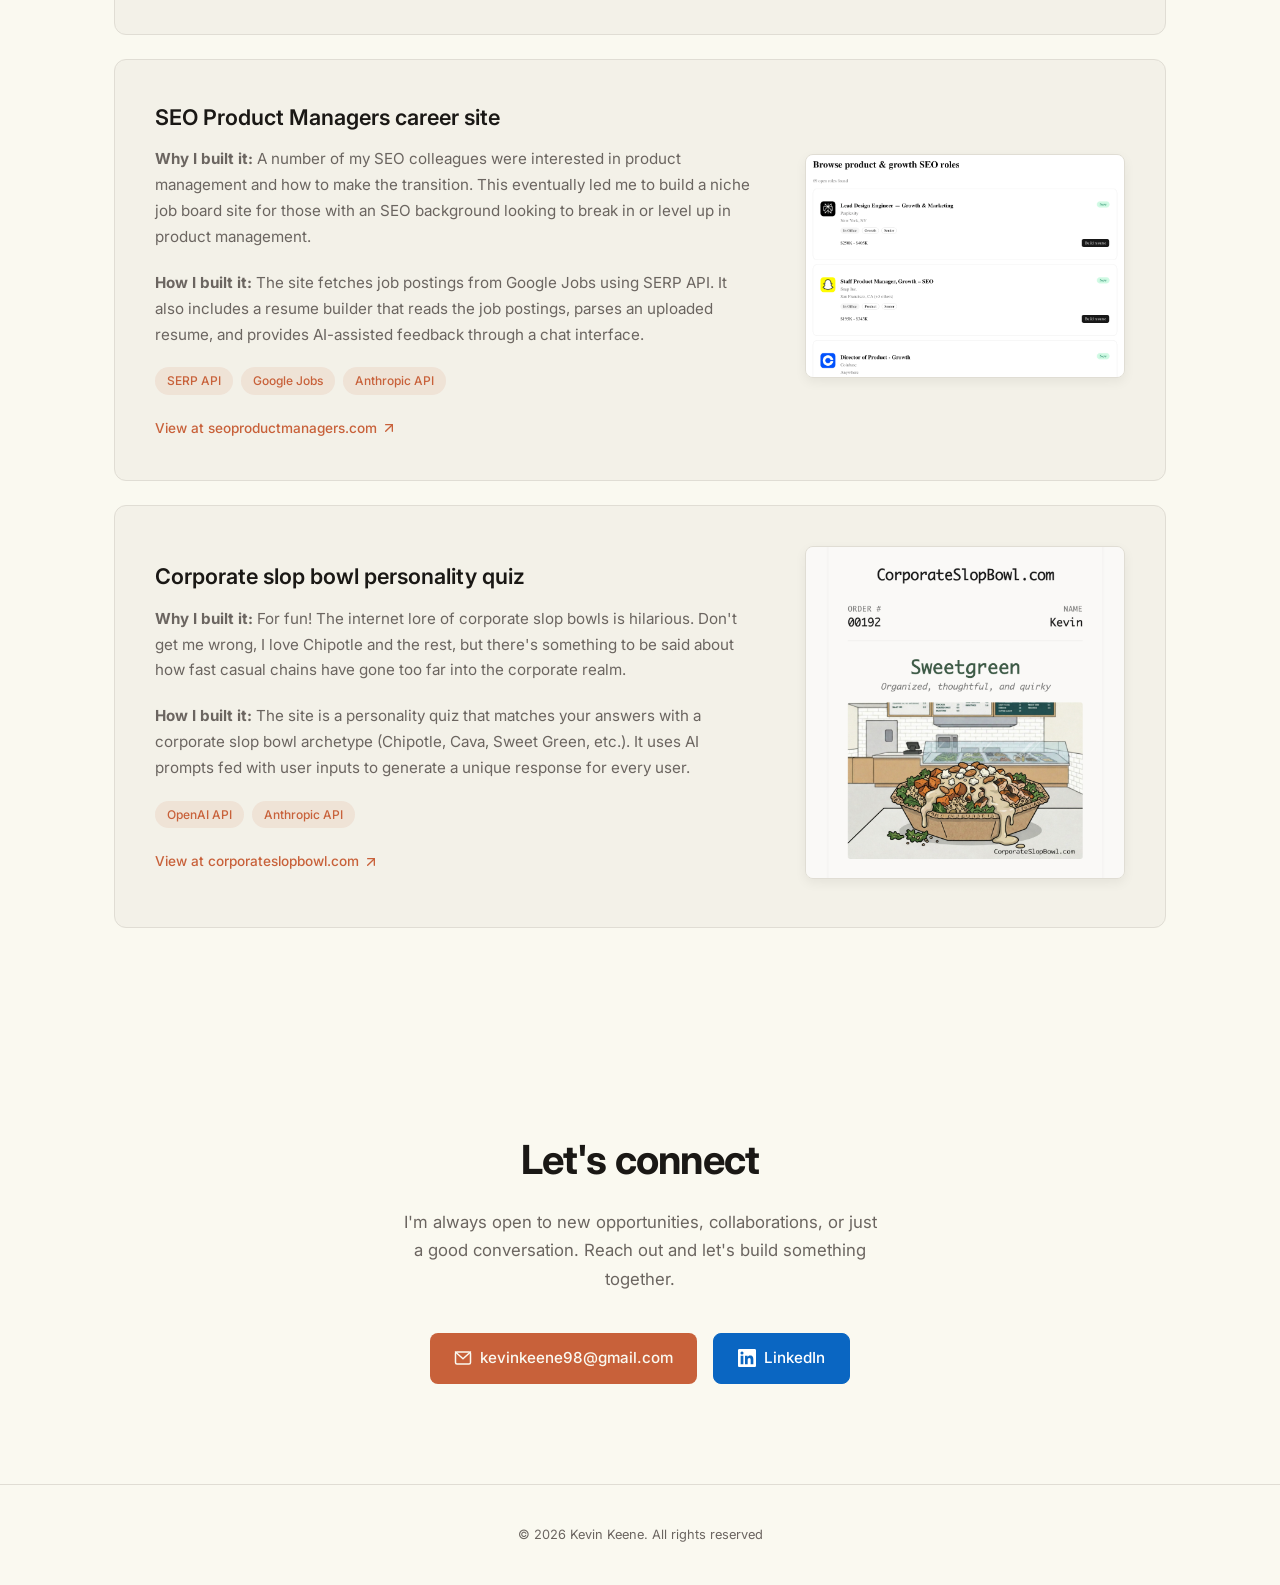
==== commit b5850b8d: "Update e-commerce boom timeframe to early 2010s https://claude.ai/code/session_014J6KdL6gn4cGFPUApNS" ====
--- a/index.html
+++ b/index.html
@@ -51,7 +51,7 @@
       <div class="about-layout">
         <div class="about-content">
           <p class="about-anim-trigger" data-step="1">Over the past 10 years, I've seen SEO evolve from a marketing channel to essential product infrastructure.</p>
-          <p class="about-anim-trigger" data-step="2">I started as a consultant during the e-commerce boom of the early-mid 2010's. This was a time when online retailers were rapidly expanding internationally, redesigning for mobile, and replatforming to new technologies. I had the privilege of helping brands like Patagonia, GoPro, and Titleist build durable revenue streams through organic search.</p>
+          <p class="about-anim-trigger" data-step="2">I started as a consultant during the e-commerce boom of the early 2010's. This was a time when online retailers were rapidly expanding internationally, redesigning for mobile, and replatforming to new technologies. I had the privilege of helping brands like Patagonia, GoPro, and Titleist build durable revenue streams through organic search.</p>
           <p class="about-anim-trigger" data-step="3">Eventually, I joined NP Digital and managed a team of consultants. At NP Digital, I learned the importance of a product-led approach to SEO, as our most successful client engagements had direct partnership with their internal product orgs. By partnering with product managers at brands like Adobe, Party City, and SoFi, we were able to achieve bottom-line results &mdash; not just top-of-funnel traffic.</p>
           <div class="case-study-links">
             <a href="https://npdigital.com/blog/work/adobe/" target="_blank" rel="noopener" class="case-study-link">Adobe case study <svg viewBox="0 0 24 24" fill="none" stroke="currentColor" stroke-width="2" stroke-linecap="round" stroke-linejoin="round"><path d="M7 17L17 7"/><path d="M7 7h10v10"/></svg></a>
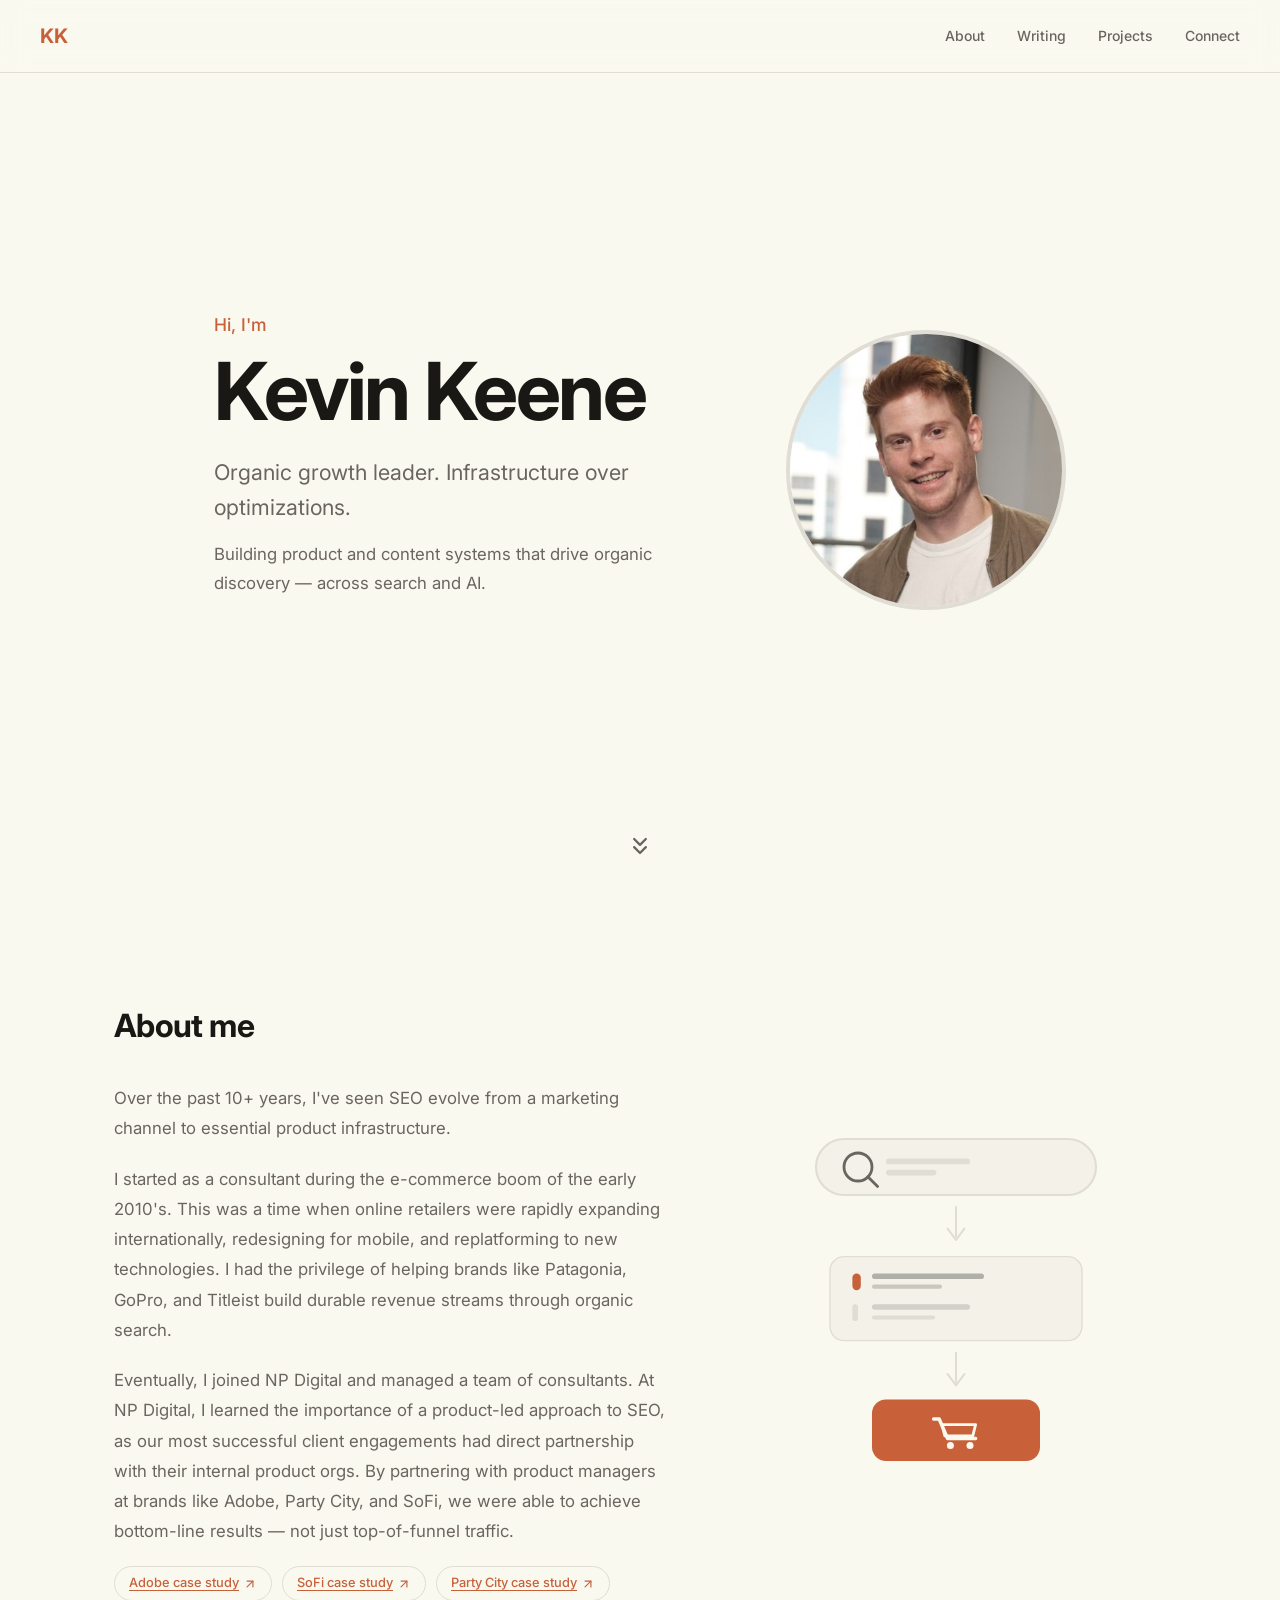
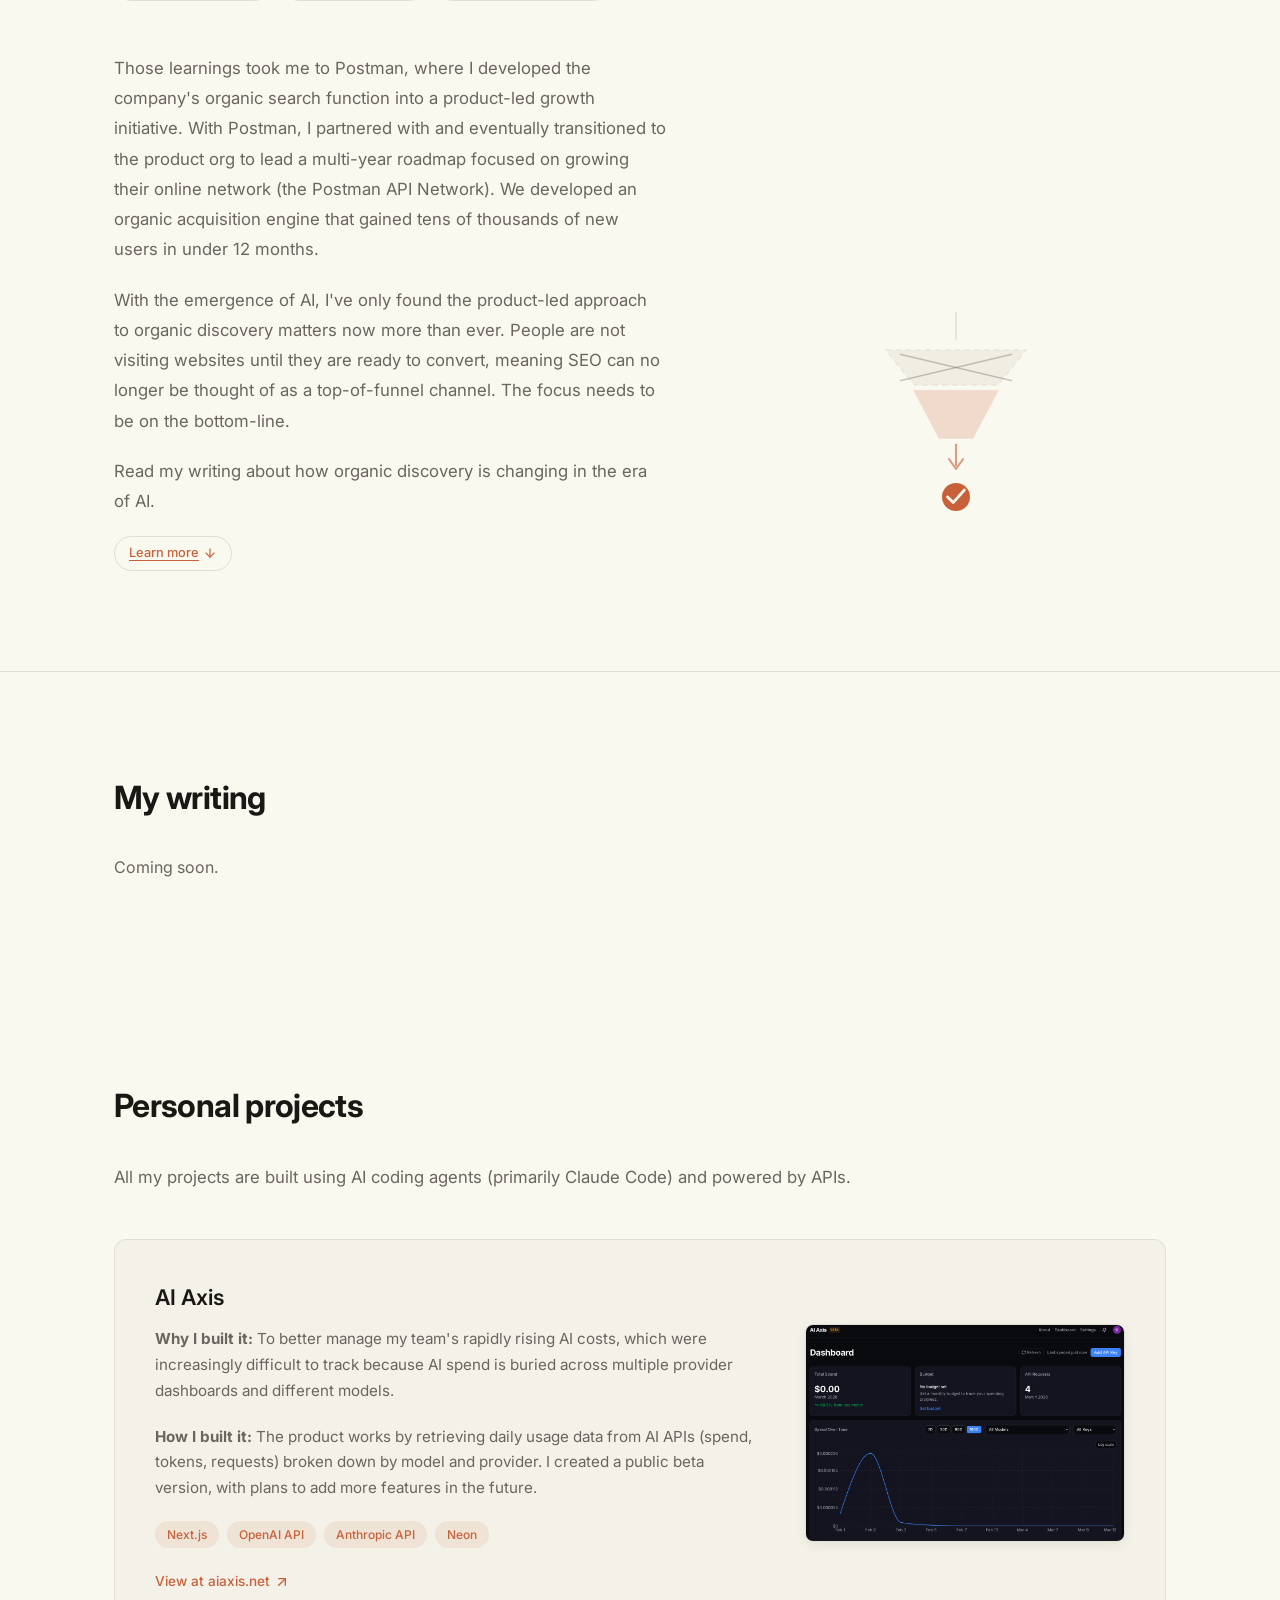
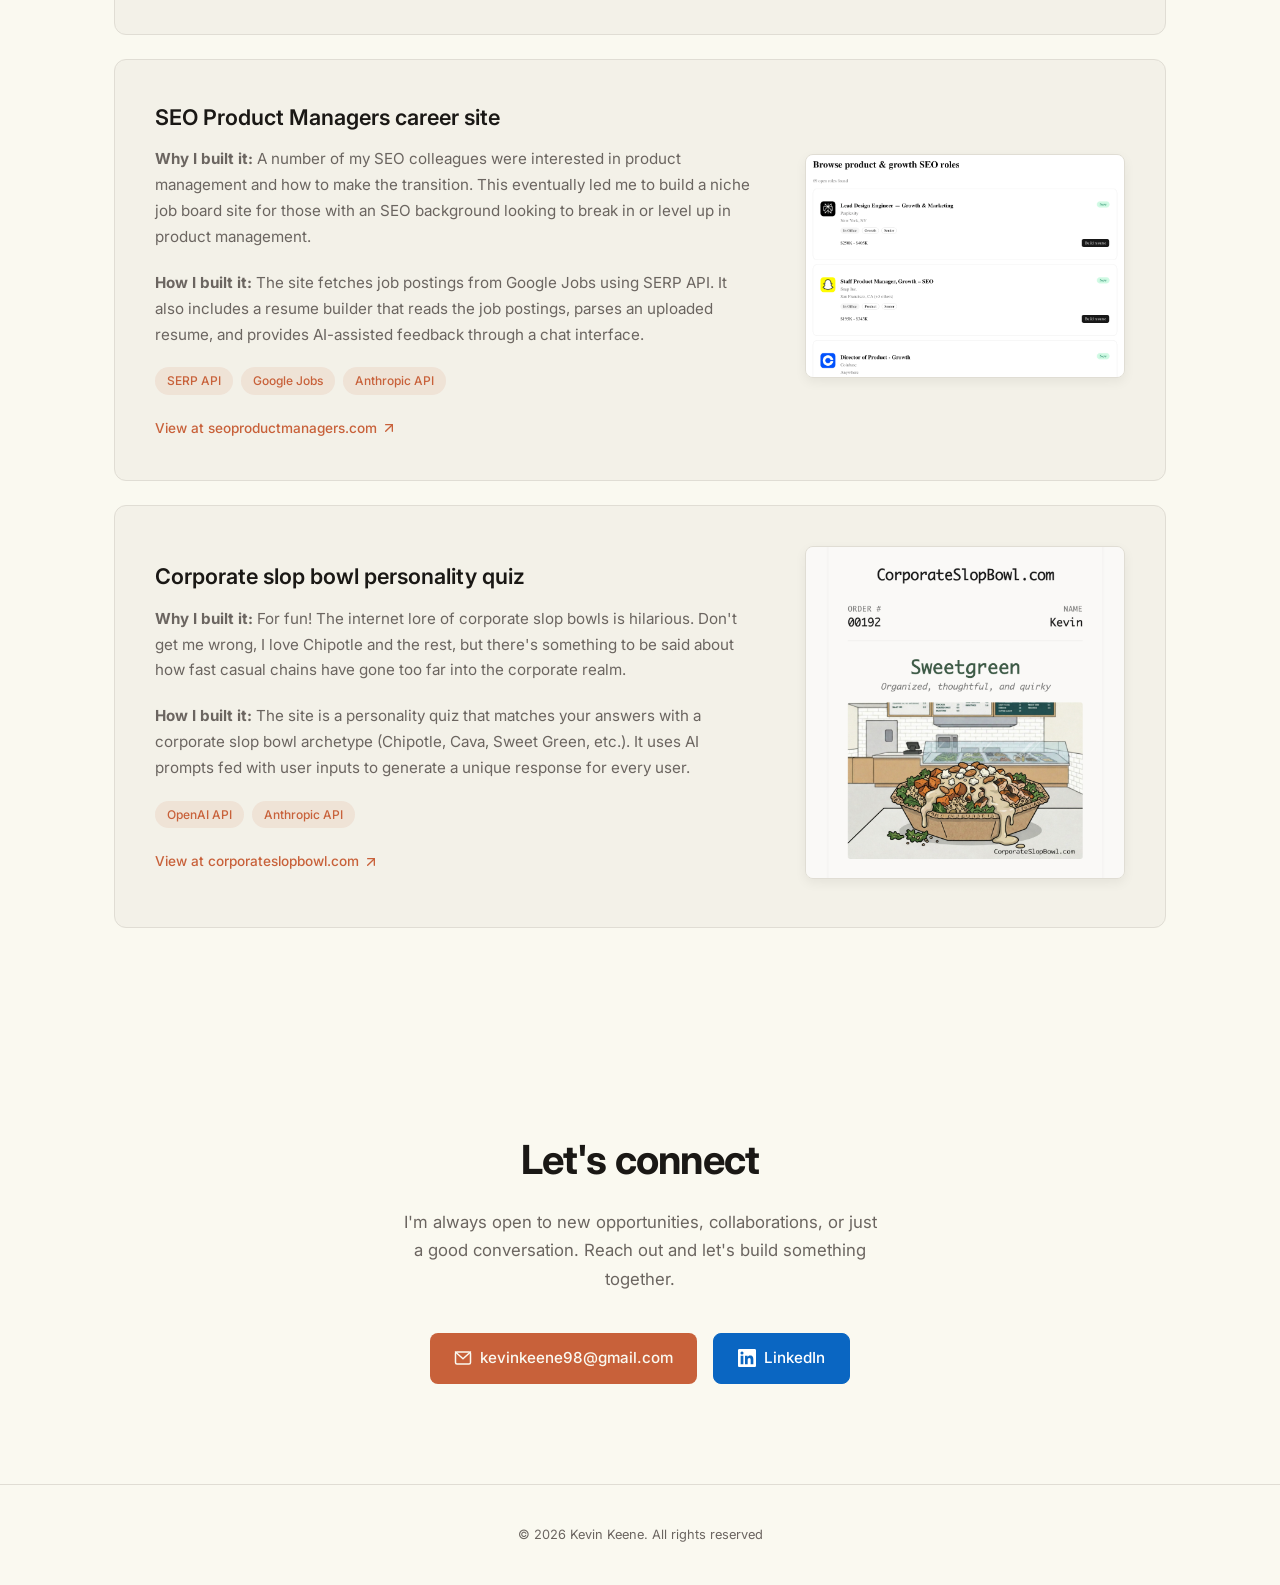
==== commit 790cd9a9: "Change 10 years to 10+ years https://claude.ai/code/session_014J6KdL6gn4cGFPUApNSs4k" ====
--- a/index.html
+++ b/index.html
@@ -50,7 +50,7 @@
       <!-- Block 1: Consulting + NP Digital -->
       <div class="about-layout">
         <div class="about-content">
-          <p class="about-anim-trigger" data-step="1">Over the past 10 years, I've seen SEO evolve from a marketing channel to essential product infrastructure.</p>
+          <p class="about-anim-trigger" data-step="1">Over the past 10+ years, I've seen SEO evolve from a marketing channel to essential product infrastructure.</p>
           <p class="about-anim-trigger" data-step="2">I started as a consultant during the e-commerce boom of the early 2010's. This was a time when online retailers were rapidly expanding internationally, redesigning for mobile, and replatforming to new technologies. I had the privilege of helping brands like Patagonia, GoPro, and Titleist build durable revenue streams through organic search.</p>
           <p class="about-anim-trigger" data-step="3">Eventually, I joined NP Digital and managed a team of consultants. At NP Digital, I learned the importance of a product-led approach to SEO, as our most successful client engagements had direct partnership with their internal product orgs. By partnering with product managers at brands like Adobe, Party City, and SoFi, we were able to achieve bottom-line results &mdash; not just top-of-funnel traffic.</p>
           <div class="case-study-links">
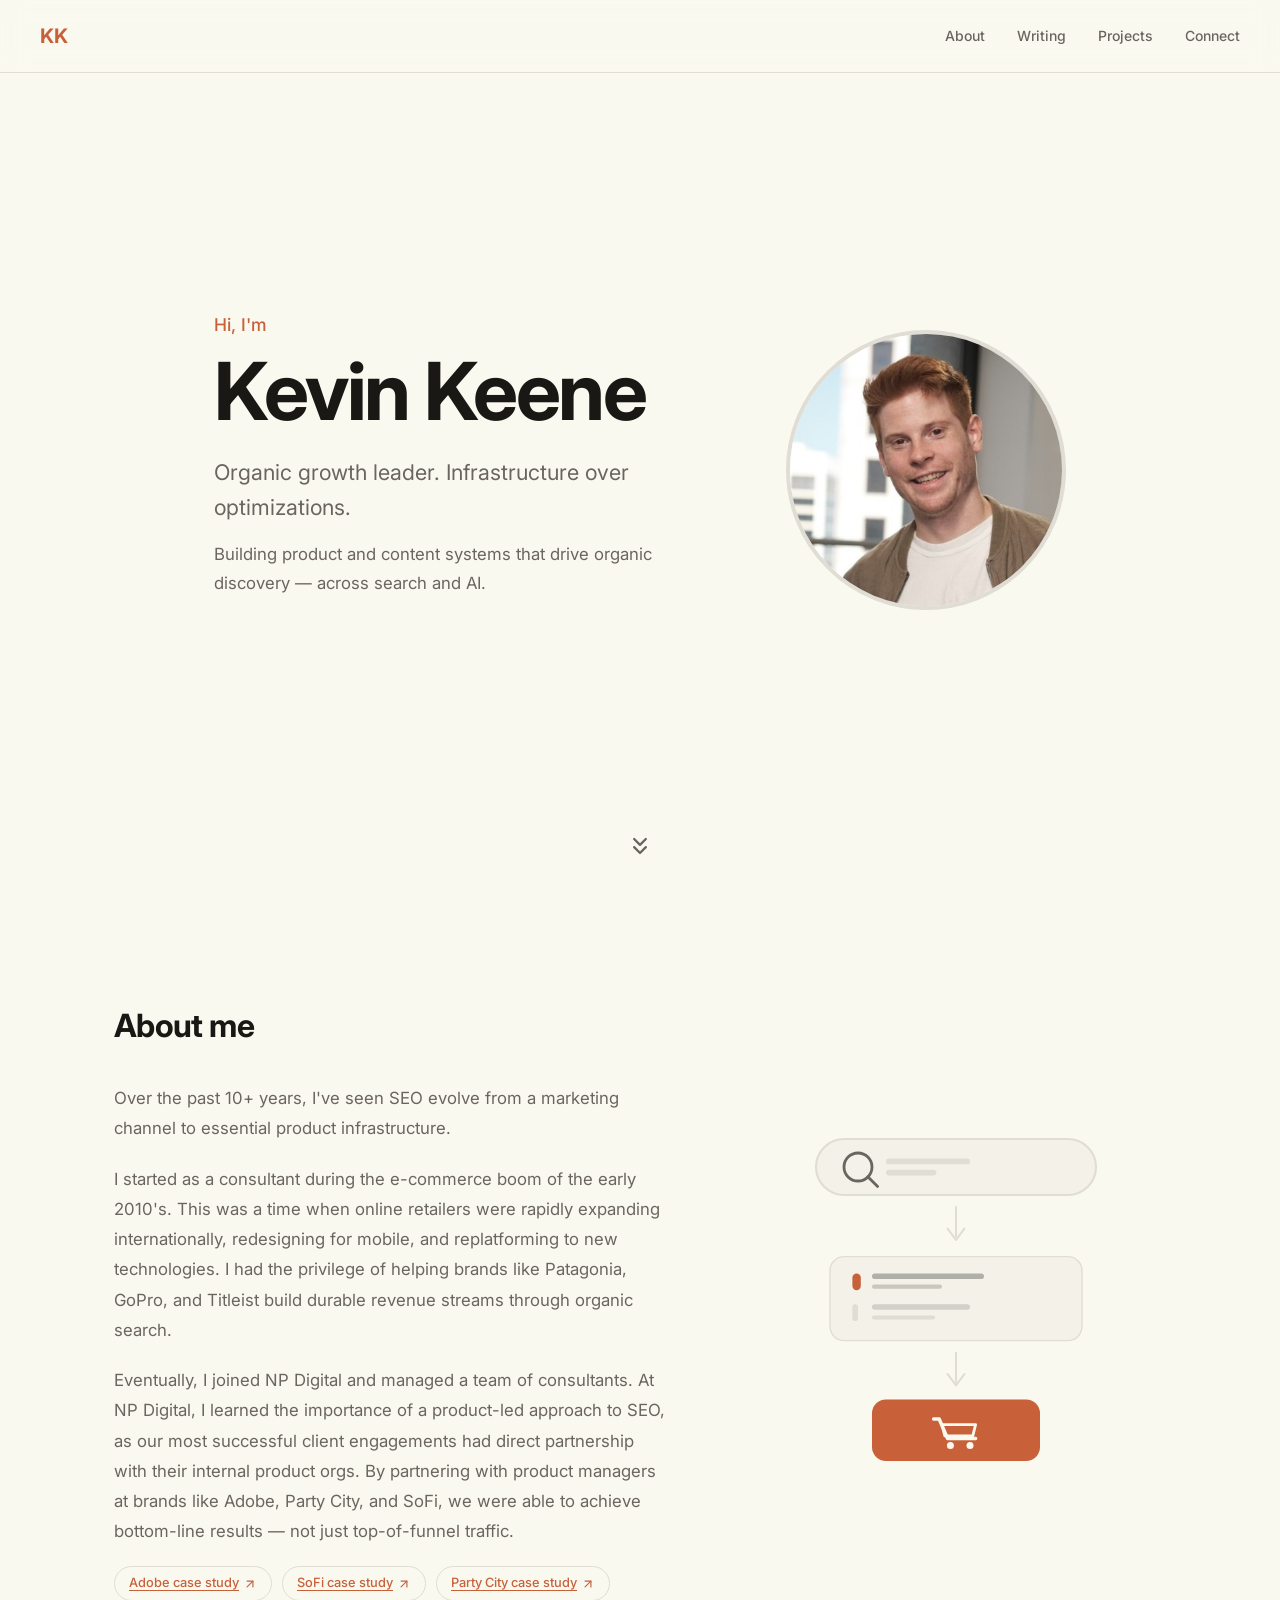
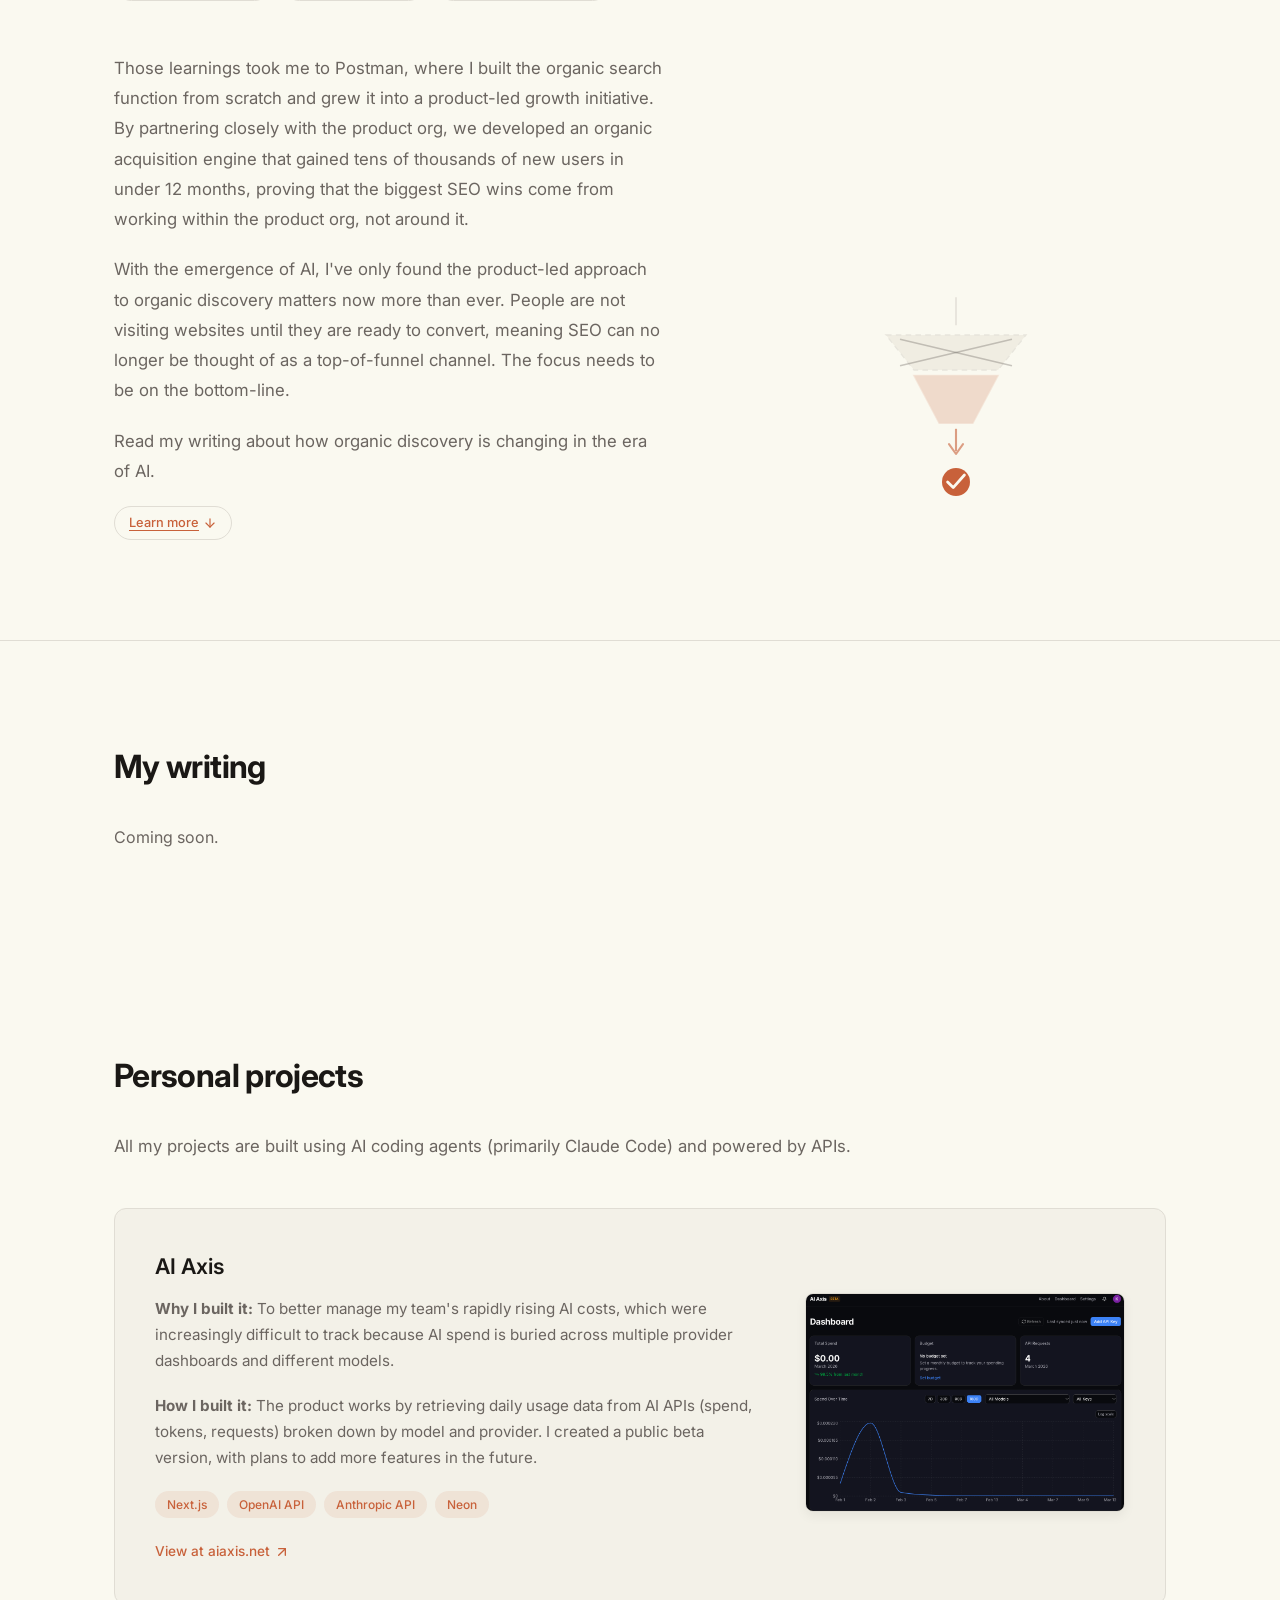
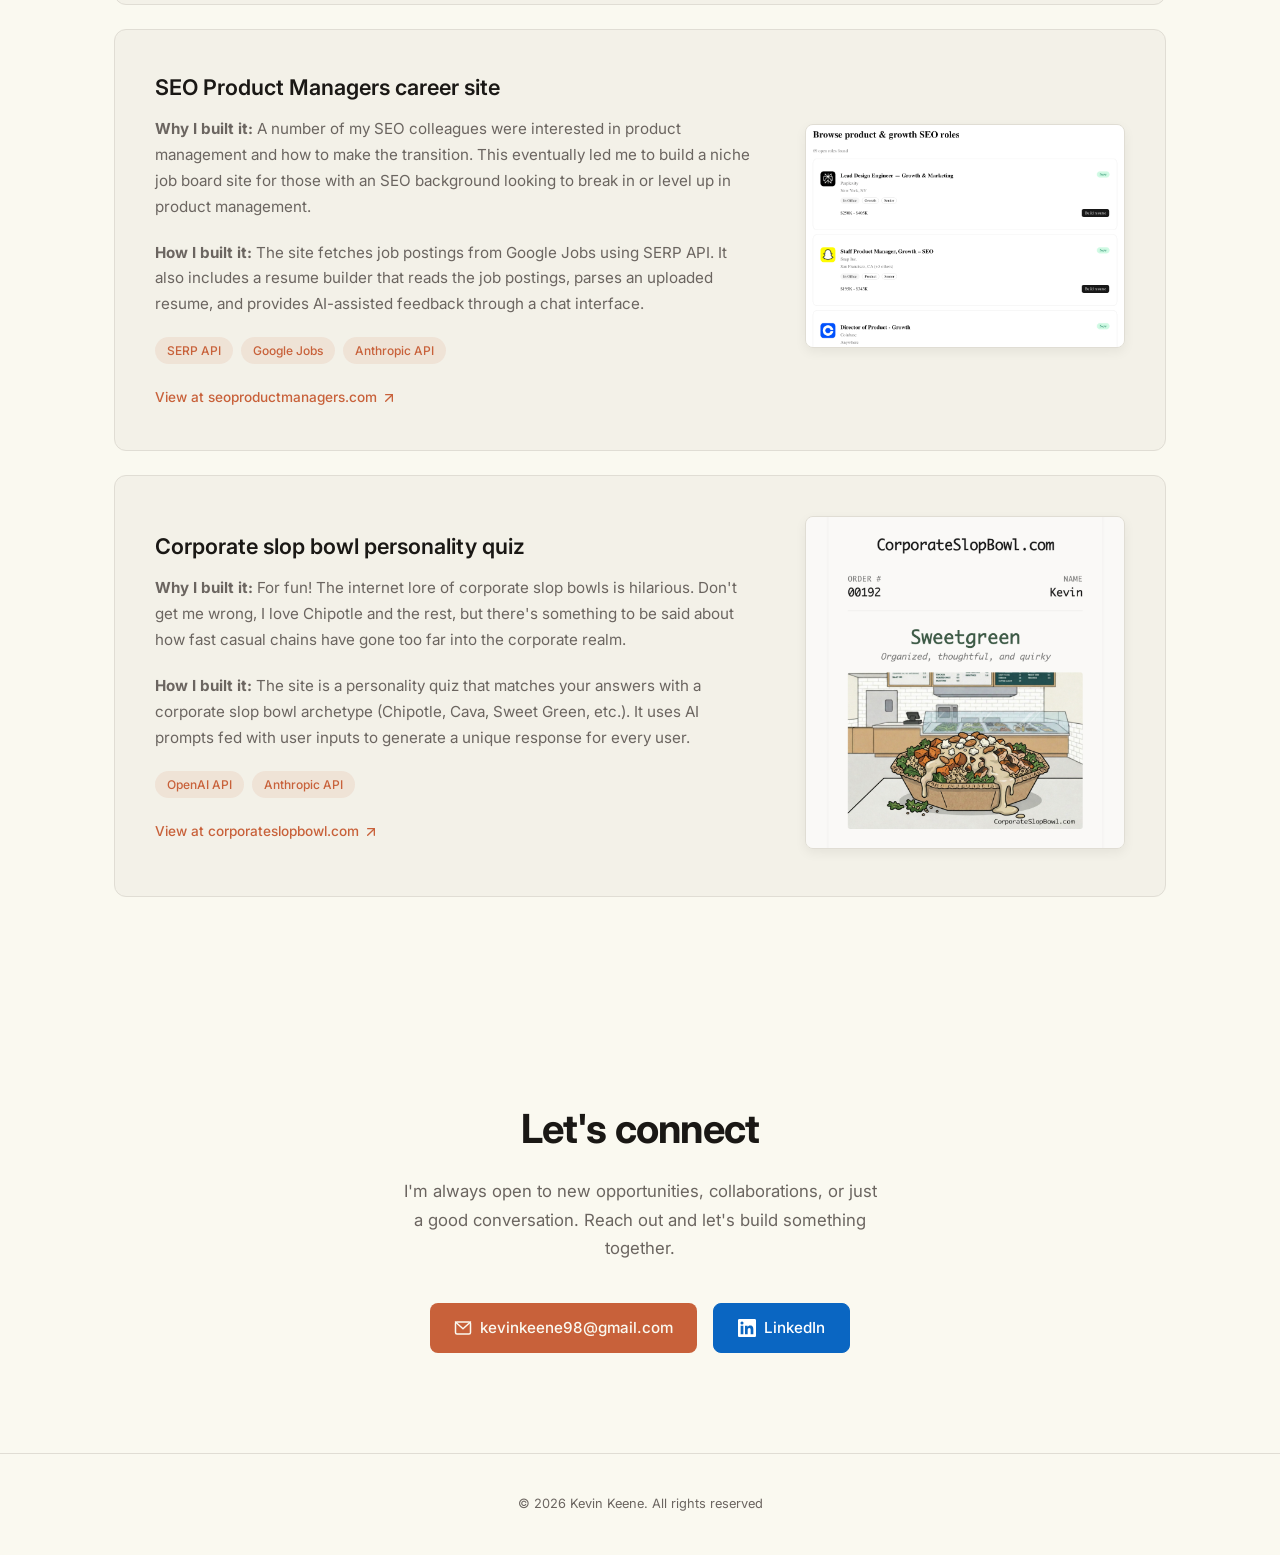
==== commit 4557f79d: "Update Postman paragraph copy https://claude.ai/code/session_014J6KdL6gn4cGFPUApNSs4k" ====
--- a/index.html
+++ b/index.html
@@ -141,7 +141,7 @@
           </svg>
         </div>
         <div class="about-content">
-          <p class="about-anim-trigger" data-step="4">Those learnings took me to Postman, where I developed the company's organic search function into a product-led growth initiative. With Postman, I partnered with and eventually transitioned to the product org to lead a multi-year roadmap focused on growing their online network (the Postman API Network). We developed an organic acquisition engine that gained tens of thousands of new users in under 12 months.</p>
+          <p class="about-anim-trigger" data-step="4">Those learnings took me to Postman, where I built the organic search function from scratch and grew it into a product-led growth initiative. By partnering closely with the product org, we developed an organic acquisition engine that gained tens of thousands of new users in under 12 months, proving that the biggest SEO wins come from working within the product org, not around it.</p>
           <p class="about-anim-trigger" data-step="5">With the emergence of AI, I've only found the product-led approach to organic discovery matters now more than ever. People are not visiting websites until they are ready to convert, meaning SEO can no longer be thought of as a top-of-funnel channel. The focus needs to be on the bottom-line.</p>
           <div class="about-cta">
             <p class="about-cta-text">Read my writing about how organic discovery is changing in the era of AI.</p>
